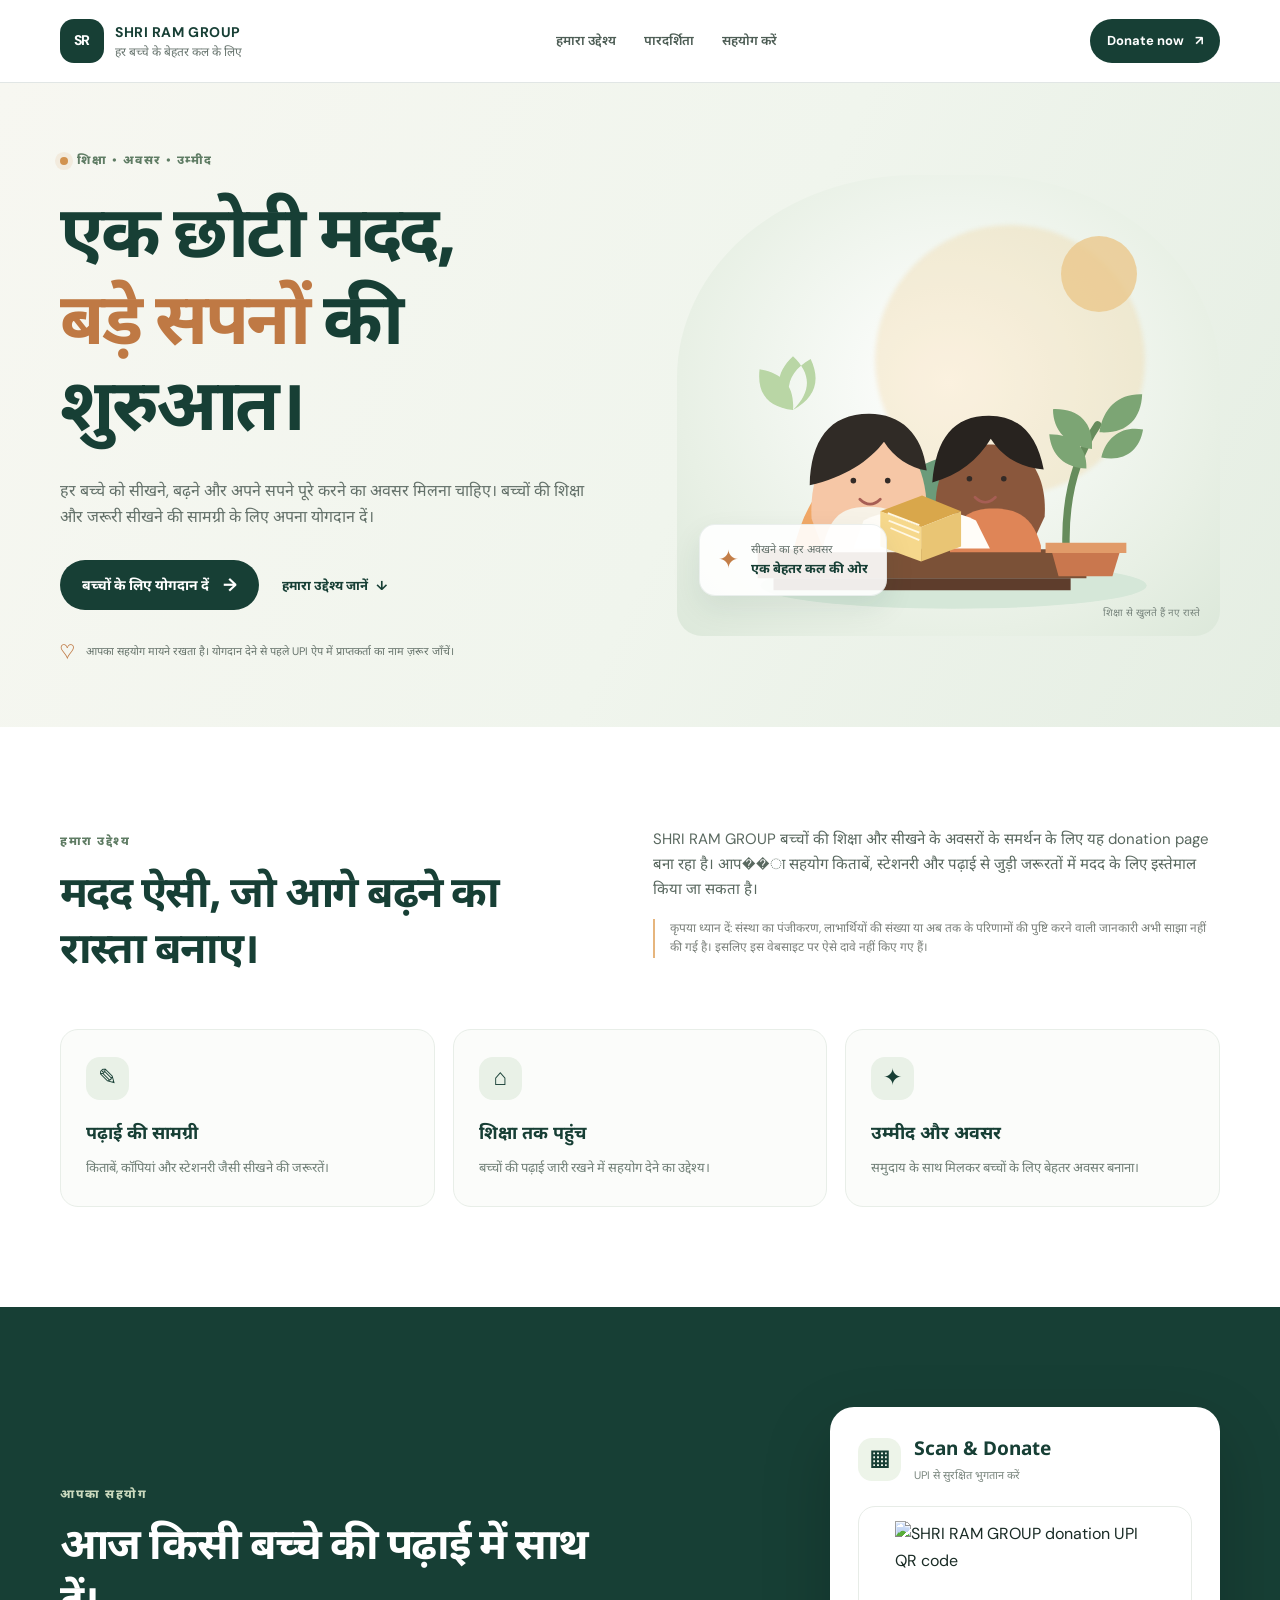
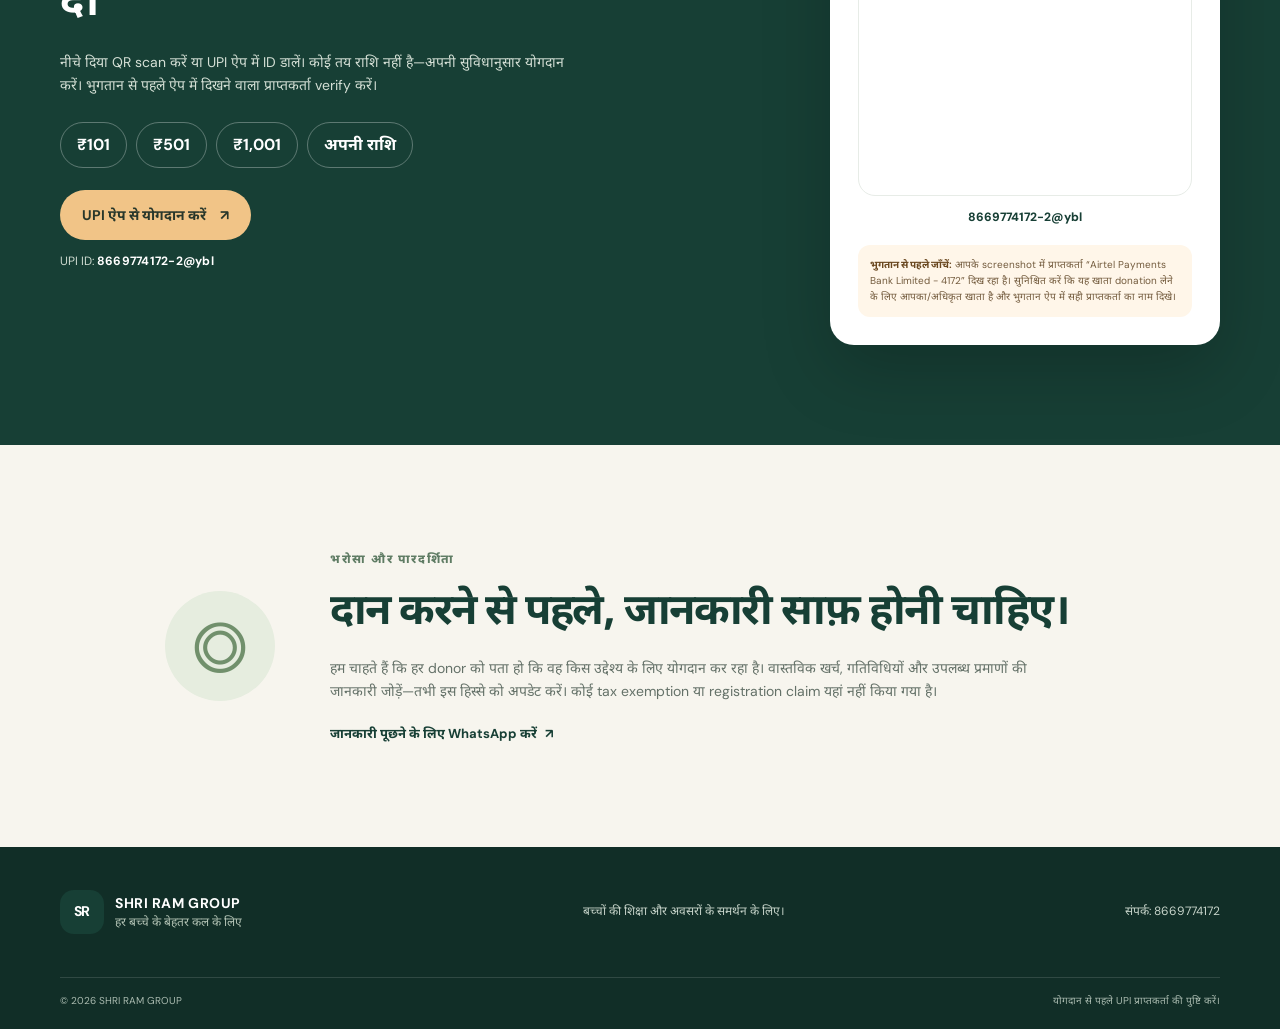
==== donation/index.html @ ec6517d1 "Add a transparent SHRI RAM GROUP donation landing page with UPI QR and child-education purpose." ====
<!DOCTYPE html>
<html lang="hi">
<head>
  <meta charset="UTF-8" />
  <meta name="viewport" content="width=device-width, initial-scale=1.0" />
  <meta name="theme-color" content="#173f35" />
  <meta name="description" content="SHRI RAM GROUP के साथ बच्चों की शिक्षा और बेहतर अवसरों के लिए सहयोग करें। UPI से योगदान दें और पारदर्शिता के साथ मदद करें।" />
  <title>SHRI RAM GROUP | बच्चों की शिक्षा के लिए साथ</title>
  <link rel="preconnect" href="https://fonts.googleapis.com" />
  <link rel="preconnect" href="https://fonts.gstatic.com" crossorigin />
  <link href="https://fonts.googleapis.com/css2?family=DM+Sans:wght@400;500;600;700;800&family=Noto+Sans+Devanagari:wght@400;500;600;700;800&display=swap" rel="stylesheet" />
  <link rel="stylesheet" href="styles.css" />
</head>
<body>
  <header class="site-header">
    <div class="wrap nav">
      <a class="brand" href="#home" aria-label="SHRI RAM GROUP home">
        <span class="brand-mark" aria-hidden="true">SR</span>
        <span><strong>SHRI RAM GROUP</strong><small>हर बच्चे के बेहतर कल के लिए</small></span>
      </a>
      <nav aria-label="मुख्य नेविगेशन">
        <a href="#mission">हमारा उद्देश्य</a>
        <a href="#transparency">पारदर्शिता</a>
        <a href="#donate">सहयोग करें</a>
      </nav>
      <a class="nav-cta" href="#donate">Donate now <span aria-hidden="true">↗</span></a>
    </div>
  </header>

  <main id="home">
    <section class="hero">
      <div class="wrap hero-grid">
        <div class="hero-copy">
          <span class="eyebrow"><span class="eyebrow-dot"></span> शिक्षा • अवसर • उम्मीद</span>
          <h1>एक छोटी मदद,<br /><em>बड़े सपनों</em> की शुरुआत।</h1>
          <p class="hero-lede">हर बच्चे को सीखने, बढ़ने और अपने सपने पूरे करने का अवसर मिलना चाहिए। बच्चों की शिक्षा और जरूरी सीखने की सामग्री के लिए अपना योगदान दें।</p>
          <div class="hero-actions">
            <a class="button button-primary" href="#donate">बच्चों के लिए योगदान दें <span aria-hidden="true">→</span></a>
            <a class="text-link" href="#mission">हमारा उद्देश्य जानें <span aria-hidden="true">↓</span></a>
          </div>
          <div class="trust-note"><span class="trust-icon" aria-hidden="true">♡</span><span>आपका सहयोग मायने रखता है। योगदान देने से पहले UPI ऐप में प्राप्तकर्ता का नाम ज़रूर जाँचें।</span></div>
        </div>

        <div class="hero-art" role="img" aria-label="किताबों और पौधे के साथ बच्चों की शिक्षा का प्रतीकात्मक चित्र">
          <div class="art-glow"></div>
          <div class="sun"></div>
          <div class="art-label"><span class="label-icon">✦</span><span>सीखने का हर अवसर<br /><strong>एक बेहतर कल की ओर</strong></span></div>
          <svg class="learning-illustration" viewBox="0 0 560 480" xmlns="http://www.w3.org/2000/svg" aria-hidden="true">
            <ellipse cx="285" cy="426" rx="208" ry="25" fill="#d5e7d8"/>
            <path d="M113 386c9-38 25-66 50-83 26-18 55-22 87-10v95H113Z" fill="#f1a867"/>
            <path d="M193 385c9-38 25-66 50-83 26-18 55-22 87-10v95H193Z" fill="#6b9b7a"/>
            <path d="M74 387h354v31H74z" fill="#7b5137"/><path d="M91 418h320v13H91z" fill="#5e3d2c"/>
            <path d="M132 354c-3-54 21-91 63-91 42 0 63 36 61 91l-18 34H145l-13-34Z" fill="#f6c7a6"/>
            <path d="M130 318c1-48 21-77 64-77 34 0 57 21 62 61-19-3-35-14-46-31-16 21-42 38-80 47Z" fill="#302b26"/>
            <circle cx="177" cy="313" r="3" fill="#332b27"/><circle cx="214" cy="313" r="3" fill="#332b27"/><path d="M184 333c7 7 15 7 22 0" fill="none" stroke="#a65e54" stroke-width="3" stroke-linecap="round"/>
            <path d="M145 381c8-30 20-40 49-40s43 12 50 40v9H145v-9Z" fill="#f7f2e7"/>
            <path d="M266 352c-4-48 17-78 57-78 41 0 63 31 60 78l-16 34h-86l-15-34Z" fill="#8a573c"/>
            <path d="M262 315c4-48 23-72 61-72 33 0 52 21 59 58-26-2-45-14-57-33-14 23-34 39-63 47Z" fill="#28231f"/>
            <circle cx="302" cy="311" r="3" fill="#332b27"/><circle cx="339" cy="311" r="3" fill="#332b27"/><path d="M308 331c7 7 15 7 22 0" fill="none" stroke="#a65e54" stroke-width="3" stroke-linecap="round"/>
            <path d="M281 383c7-30 20-40 47-40 29 0 43 12 51 40v7H281v-7Z" fill="#df8557"/>
            <path d="M188 356c20-11 38-11 55 0l17 30H177l11-30Z" fill="#fffdf8"/><path d="M252 356c18-11 37-11 57 0l15 30h-83l11-30Z" fill="#fffdf8"/>
            <path d="M206 346l45-17 42 17-43 17-44-17Z" fill="#d9a74b"/><path d="M206 346v38l44 16v-37l-44-17Z" fill="#f6d88c"/><path d="M293 346v38l-43 16v-37l43-17Z" fill="#e9c574"/><path d="M214 348l34 13m-33-5 33 13m-31-5 31 13" stroke="#fff8e4" stroke-width="2"/>
            <path d="M406 382c-1-52 11-95 34-129" fill="none" stroke="#668c5c" stroke-width="8" stroke-linecap="round"/><path d="M434 279c-27-4-42-20-42-43 27-1 44 14 42 43Zm8-18c4-27 21-42 46-41-1 27-17 43-46 41Zm-14 39c-23-1-38-14-40-37 25 0 41 13 40 37Zm16-12c6-23 23-34 45-30-4 23-20 35-45 30Z" fill="#7ca574"/>
            <path d="M389 383h77l-10 33h-58l-9-33Z" fill="#c9774e"/><path d="M384 380h87v11h-87z" fill="#e19b69"/>
            <path d="M112 237c-20-20-20-39 0-58 20 19 20 38 0 58Zm0 0c-27-3-39-18-36-44 25 4 38 18 36 44Zm0 0c24-13 30-32 19-55-23 13-29 31-19 55Z" fill="#b9d6a5"/>
          </svg>
          <span class="art-caption">शिक्षा से खुलते हैं नए रास्ते</span>
        </div>
      </div>
    </section>

    <section class="mission section" id="mission">
      <div class="wrap mission-grid">
        <div>
          <span class="eyebrow">हमारा उद्देश्य</span>
          <h2>मदद ऐसी, जो आगे बढ़ने का रास्ता बनाए।</h2>
        </div>
        <div class="mission-copy">
          <p>SHRI RAM GROUP बच्चों की शिक्षा और सीखने के अवसरों के समर्थन के लिए यह donation page बना रहा है। आप��ा सहयोग किताबें, स्टेशनरी और पढ़ाई से जुड़ी जरूरतों में मदद के लिए इस्तेमाल किया जा सकता है।</p>
          <p class="small-note">कृपया ध्यान दें: संस्था का पंजीकरण, लाभार्थियों की संख्या या अब तक के परिणामों की पुष्टि करने वाली जानकारी अभी साझा नहीं की गई है। इसलिए इस वेबसाइट पर ऐसे दावे नहीं किए गए हैं।</p>
        </div>
      </div>
      <div class="wrap cause-cards">
        <article class="cause-card"><span class="cause-icon">✎</span><h3>पढ़ाई की सामग्री</h3><p>किताबें, कॉपियां और स्टेशनरी जैसी सीखने की जरूरतें।</p></article>
        <article class="cause-card"><span class="cause-icon">⌂</span><h3>शिक्षा तक पहुंच</h3><p>बच्चों की पढ़ाई जारी रखने में सहयोग देने का उद्देश्य।</p></article>
        <article class="cause-card"><span class="cause-icon">✦</span><h3>उम्मीद और अवसर</h3><p>समुदाय के साथ मिलकर बच्चों के लिए बेहतर अवसर बनाना।</p></article>
      </div>
    </section>

    <section class="donation-section section" id="donate">
      <div class="wrap donation-grid">
        <div class="donation-copy">
          <span class="eyebrow light-eyebrow">आपका सहयोग</span>
          <h2>आज किसी बच्चे की पढ़ाई में साथ दें।</h2>
          <p>नीचे दिया QR scan करें या UPI ऐप में ID डालें। कोई तय राशि नहीं है—अपनी सुविधानुसार योगदान करें। भुगतान से पहले ऐप में दिखने वाला प्राप्तकर्ता verify करें।</p>
          <div class="amount-options" aria-label="Suggested donation amounts">
            <button type="button" class="amount-button" data-amount="101">₹101</button>
            <button type="button" class="amount-button" data-amount="501">₹501</button>
            <button type="button" class="amount-button" data-amount="1001">₹1,001</button>
            <button type="button" class="amount-button" data-amount="">अपनी राशि</button>
          </div>
          <a class="button button-warm" id="upiButton" href="upi://pay?pa=8669774172-2%40ybl&amp;cu=INR">UPI ऐप से योगदान करें <span aria-hidden="true">↗</span></a>
          <p class="microcopy">UPI ID: <strong>8669774172-2@ybl</strong></p>
        </div>

        <div class="qr-panel">
          <div class="qr-heading"><span class="qr-icon">▦</span><div><h3>Scan & Donate</h3><p>UPI से सुरक्षित भुगतान करें</p></div></div>
          <div class="qr-frame">
            <img id="donationQr" alt="SHRI RAM GROUP donation UPI QR code" width="260" height="260" />
          </div>
          <p class="qr-upi">8669774172-2@ybl</p>
          <p class="verify-warning"><strong>भुगतान से पहले जाँचें:</strong> आपके screenshot में प्राप्तकर्ता “Airtel Payments Bank Limited - 4172” दिख रहा है। सुनिश्चित करें कि यह खाता donation लेने के लिए आपका/अधिकृत खाता है और भुगतान ऐप में सही प्राप्तकर्ता का नाम दिखे।</p>
        </div>
      </div>
    </section>

    <section class="transparency section" id="transparency">
      <div class="wrap transparency-grid">
        <div class="transparency-mark" aria-hidden="true">◎</div>
        <div>
          <span class="eyebrow">भरोसा और पारदर्शिता</span>
          <h2>दान करने से पहले, जानकारी साफ़ होनी चाहिए।</h2>
          <p>हम चाहते हैं कि हर donor को पता हो कि वह किस उद्देश्य के लिए योगदान कर रहा है। वास्तविक खर्च, गतिविधियों और उपलब्ध प्रमाणों की जानकारी जोड़ें—तभी इस हिस्से को अपडेट करें। कोई tax exemption या registration claim यहां नहीं किया गया है।</p>
          <a class="text-link" href="https://wa.me/918669774172?text=Namaste%2C%20mujhe%20SHRI%20RAM%20GROUP%20donation%20ke%20baare%20mein%20jaankari%20chahiye." target="_blank" rel="noopener noreferrer">जानकारी पूछने के लिए WhatsApp करें <span aria-hidden="true">↗</span></a>
        </div>
      </div>
    </section>
  </main>

  <footer class="footer">
    <div class="wrap footer-inner">
      <a class="brand footer-brand" href="#home"><span class="brand-mark">SR</span><span><strong>SHRI RAM GROUP</strong><small>हर बच्चे के बेहतर कल के लिए</small></span></a>
      <p>बच्चों की शिक्षा और अवसरों के समर्थन के लिए।</p>
      <a href="tel:+918669774172">संपर्क: 8669774172</a>
    </div>
    <div class="wrap footer-bottom"><span>© <span id="year"></span> SHRI RAM GROUP</span><span>योगदान से पहले UPI प्राप्तकर्ता की पुष्टि करें।</span></div>
  </footer>

  <script src="script.js"></script>
</body>
</html>
---- donation/styles.css ----
* { box-sizing: border-box; margin: 0; padding: 0; }
:root { --forest:#173f35; --forest-2:#245a47; --sage:#dce9d9; --cream:#f7f5ee; --ink:#192b25; --muted:#66736d; --orange:#e89b55; --line:rgba(23,63,53,.13); }
html { scroll-behavior:smooth; }
body { color:var(--ink); background:#fff; font-family:"DM Sans","Noto Sans Devanagari",sans-serif; line-height:1.65; }
a { color:inherit; text-decoration:none; }
button { font:inherit; }
.wrap { width:min(1160px,calc(100% - 40px)); margin-inline:auto; }
.site-header { position:sticky; top:0; z-index:10; background:rgba(255,255,255,.92); backdrop-filter:blur(14px); border-bottom:1px solid var(--line); }
.nav { min-height:82px; display:flex; align-items:center; justify-content:space-between; gap:24px; }
.brand { display:flex; align-items:center; gap:11px; flex-shrink:0; }
.brand-mark { width:44px; height:44px; display:grid; place-items:center; border-radius:14px; background:var(--forest); color:white; font-size:14px; font-weight:800; letter-spacing:-.06em; }
.brand strong,.brand small { display:block; }
.brand strong { color:var(--forest); font-size:14px; letter-spacing:.04em; }
.brand small { color:var(--muted); font:12px "Noto Sans Devanagari",sans-serif; }
nav { display:flex; gap:28px; color:#4d5d55; font-size:13px; font-weight:600; }
nav a:hover,.text-link:hover { color:#b9692c; }
.nav-cta { padding:11px 17px; border-radius:999px; background:var(--forest); color:white; font-size:13px; font-weight:700; }
.nav-cta span { padding-left:8px; }
.hero { overflow:hidden; background:linear-gradient(115deg,#f7f7f1 0%,#f0f5ed 55%,#e5eee3 100%); }
.hero-grid { min-height:620px; display:grid; grid-template-columns:1fr .95fr; align-items:center; gap:46px; padding-block:64px; }
.eyebrow { display:inline-flex; align-items:center; gap:9px; color:#5f7c64; font-size:12px; font-weight:800; letter-spacing:.13em; text-transform:uppercase; }
.eyebrow-dot { width:8px; height:8px; border-radius:50%; background:#d29350; box-shadow:0 0 0 5px rgba(210,147,80,.12); }
h1,h2,h3 { font-family:"Noto Sans Devanagari","DM Sans",sans-serif; }
.hero h1 { margin-top:23px; color:var(--forest); font-size:clamp(42px,6vw,72px); line-height:1.2; letter-spacing:-.045em; }
.hero h1 em { color:#bf7944; font-style:normal; }
.hero-lede { max-width:540px; margin-top:22px; color:#64716a; font-size:16px; }
.hero-actions { display:flex; align-items:center; flex-wrap:wrap; gap:23px; margin-top:30px; }
.button { min-height:50px; display:inline-flex; align-items:center; justify-content:center; gap:14px; padding:0 22px; border-radius:999px; font-size:14px; font-weight:700; transition:transform .2s,box-shadow .2s; }
.button:hover { transform:translateY(-2px); box-shadow:0 12px 24px rgba(23,63,53,.16); }
.button-primary { color:white; background:var(--forest); }
.button-primary span { font-size:18px; }
.text-link { color:var(--forest); font-size:13px; font-weight:700; }
.text-link span { padding-left:5px; }
.trust-note { display:flex; align-items:flex-start; gap:11px; max-width:470px; margin-top:32px; color:#68756d; font-size:11px; }
.trust-icon { color:#bf7944; font-size:21px; line-height:1; }
.hero-art { position:relative; min-height:450px; display:flex; align-items:center; justify-content:center; border-radius:44% 44% 25px 25px; background:radial-gradient(ellipse at 50% 45%,#fff 0%,#e8f0e5 70%,#dce8da 100%); }
.art-glow { position:absolute; width:270px; height:270px; border-radius:50%; background:rgba(240,198,128,.25); filter:blur(2px); top:50px; right:75px; }
.sun { position:absolute; top:61px; right:83px; width:76px; height:76px; border-radius:50%; background:#ecc88d; opacity:.8; }
.learning-illustration { position:relative; z-index:1; width:min(100%,520px); margin-top:15px; }
.art-label { position:absolute; z-index:2; left:4%; bottom:40px; display:flex; gap:12px; align-items:center; padding:14px 18px; border:1px solid rgba(23,63,53,.08); border-radius:16px; background:rgba(255,255,255,.9); color:#66736d; font-size:11px; box-shadow:0 12px 30px rgba(23,63,53,.09); }
.art-label strong { display:block; color:var(--forest); font-size:13px; }
.label-icon { color:#c37e48; font-size:25px; }
.art-caption { position:absolute; bottom:14px; right:20px; color:#77847c; font-size:10px; }
.section { padding-block:100px; }
.mission { background:#fff; }
.mission-grid { display:grid; grid-template-columns:.95fr 1.05fr; gap:80px; align-items:start; }
.section h2 { margin-top:15px; color:var(--forest); font-size:clamp(29px,4vw,43px); line-height:1.3; letter-spacing:-.035em; }
.mission-copy p { color:#59685f; font-size:15px; }
.mission-copy .small-note { margin-top:17px; padding-left:15px; border-left:2px solid #e6b57d; color:#7b817b; font-size:12px; }
.cause-cards { display:grid; grid-template-columns:repeat(3,1fr); gap:18px; margin-top:48px; }
.cause-card { padding:27px 25px; border:1px solid #e8eee8; border-radius:18px; background:#fbfcfa; }
.cause-icon { width:43px; height:43px; display:grid; place-items:center; margin-bottom:20px; border-radius:14px; background:#e9f1e7; color:var(--forest); font-size:23px; }
.cause-card h3 { margin-bottom:8px; color:var(--forest); font-size:18px; }
.cause-card p { color:#718078; font-size:13px; }
.donation-section { color:white; background:var(--forest); }
.donation-grid { display:grid; grid-template-columns:1.1fr .9fr; gap:70px; align-items:center; }
.light-eyebrow { color:#c9d8bd; }
.donation-copy h2 { max-width:540px; color:white; }
.donation-copy>p { max-width:510px; margin-top:18px; color:#d5e0d6; font-size:14px; }
.amount-options { display:flex; flex-wrap:wrap; gap:9px; margin-top:25px; }
.amount-button { padding:9px 16px; border:1px solid rgba(255,255,255,.3); border-radius:999px; background:transparent; color:white; cursor:pointer; font-weight:700; }
.amount-button:hover,.amount-button.selected { border-color:#efbb7b; background:rgba(239,187,123,.16); }
.button-warm { margin-top:22px; color:#28372b; background:#f1c487; }
.microcopy { margin-top:12px!important; color:#cedbd0!important; font-size:12px!important; }
.microcopy strong { color:#fff; letter-spacing:.02em; }
.qr-panel { max-width:390px; justify-self:end; width:100%; padding:28px; border-radius:24px; background:white; color:var(--ink); box-shadow:0 26px 70px rgba(0,0,0,.2); }
.qr-heading { display:flex; align-items:center; gap:13px; }
.qr-icon { width:43px; height:43px; display:grid; place-items:center; border-radius:14px; background:#edf4e9; color:var(--forest); font-size:25px; }
.qr-heading h3 { color:var(--forest); font-size:19px; }
.qr-heading p { color:#7a867e; font-size:11px; }
.qr-frame { display:grid; place-items:center; width:100%; margin-top:22px; padding:14px; border:1px solid #e7ece7; border-radius:17px; background:#fff; }
.qr-frame img { display:block; width:min(100%,260px); height:auto; aspect-ratio:1; object-fit:contain; image-rendering:pixelated; }
.qr-upi { margin-top:12px; text-align:center; color:var(--forest); font-size:12px; font-weight:800; }
.verify-warning { margin-top:17px; padding:12px; border-radius:12px; background:#fff6e9; color:#725a3c; font-size:10px; line-height:1.6; }
.verify-warning strong { color:#69471f; }
.transparency { background:var(--cream); }
.transparency-grid { display:grid; grid-template-columns:130px 1fr; gap:35px; align-items:center; max-width:950px; }
.transparency-mark { width:110px; height:110px; display:grid; place-items:center; border-radius:50%; background:#e6eddf; color:#71906c; font-size:70px; }
.transparency-grid p { max-width:730px; margin-top:15px; color:#647168; font-size:14px; }
.transparency-grid .text-link { display:inline-block; margin-top:20px; }
.footer { background:#112e27; color:#d8e2d9; }
.footer-inner { min-height:130px; display:flex; justify-content:space-between; align-items:center; gap:22px; }
.footer-brand strong { color:white; }
.footer-brand small { color:#b5c5b7; }
.footer-inner>p,.footer-inner>a:last-child { color:#c7d4ca; font-size:12px; }
.footer-bottom { display:flex; justify-content:space-between; gap:16px; padding:15px 0 20px; border-top:1px solid rgba(255,255,255,.13); color:#aabbb0; font-size:10px; }
@media (max-width:900px) { nav { gap:14px; } .hero-grid { gap:24px; } .donation-grid { gap:32px; } }
@media (max-width:700px) { .wrap { width:min(100% - 30px,560px); } .nav { min-height:70px; flex-wrap:wrap; padding-block:12px; } .nav nav { order:3; width:100%; justify-content:space-between; padding:3px 0 8px; font-size:11px; } .nav-cta { margin-left:auto; font-size:11px; } .brand-mark { width:39px; height:39px; } .brand strong { font-size:12px; } .brand small { font-size:10px; } .hero-grid { grid-template-columns:1fr; padding-block:52px 38px; } .hero h1 { font-size:clamp(39px,11vw,59px); } .hero-art { min-height:345px; } .learning-illustration { width:100%; } .art-label { bottom:28px; } .art-caption { bottom:7px; } .section { padding-block:70px; } .mission-grid,.donation-grid { grid-template-columns:1fr; gap:30px; } .cause-cards { grid-template-columns:1fr; gap:12px; margin-top:30px; } .cause-card { padding:20px; } .cause-icon { margin-bottom:12px; } .qr-panel { justify-self:center; max-width:420px; } .transparency-grid { grid-template-columns:1fr; gap:18px; } .transparency-mark { width:70px; height:70px; font-size:46px; } .footer-inner { flex-direction:column; align-items:flex-start; padding-block:28px; } .footer-bottom { flex-direction:column; } }
@media (prefers-reduced-motion:reduce) { html { scroll-behavior:auto; } *,*::before,*::after { transition:none!important; } }
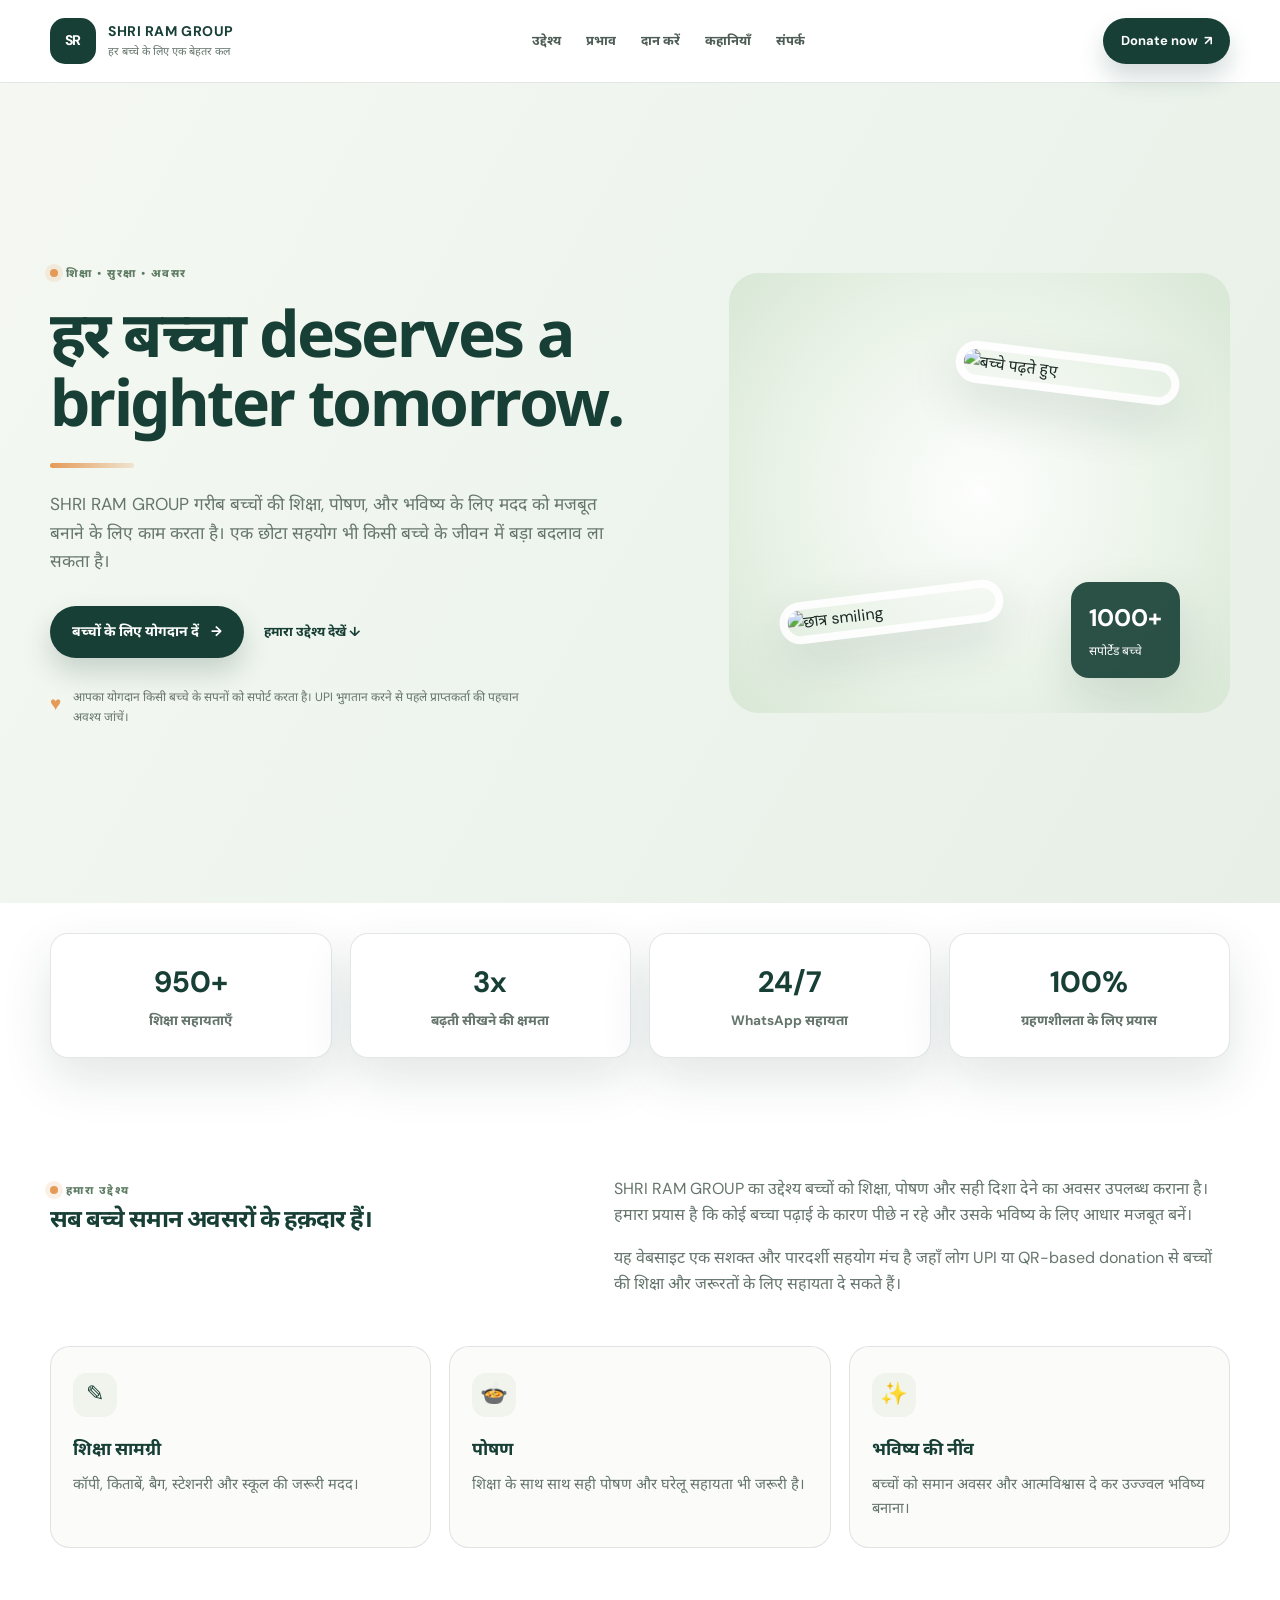
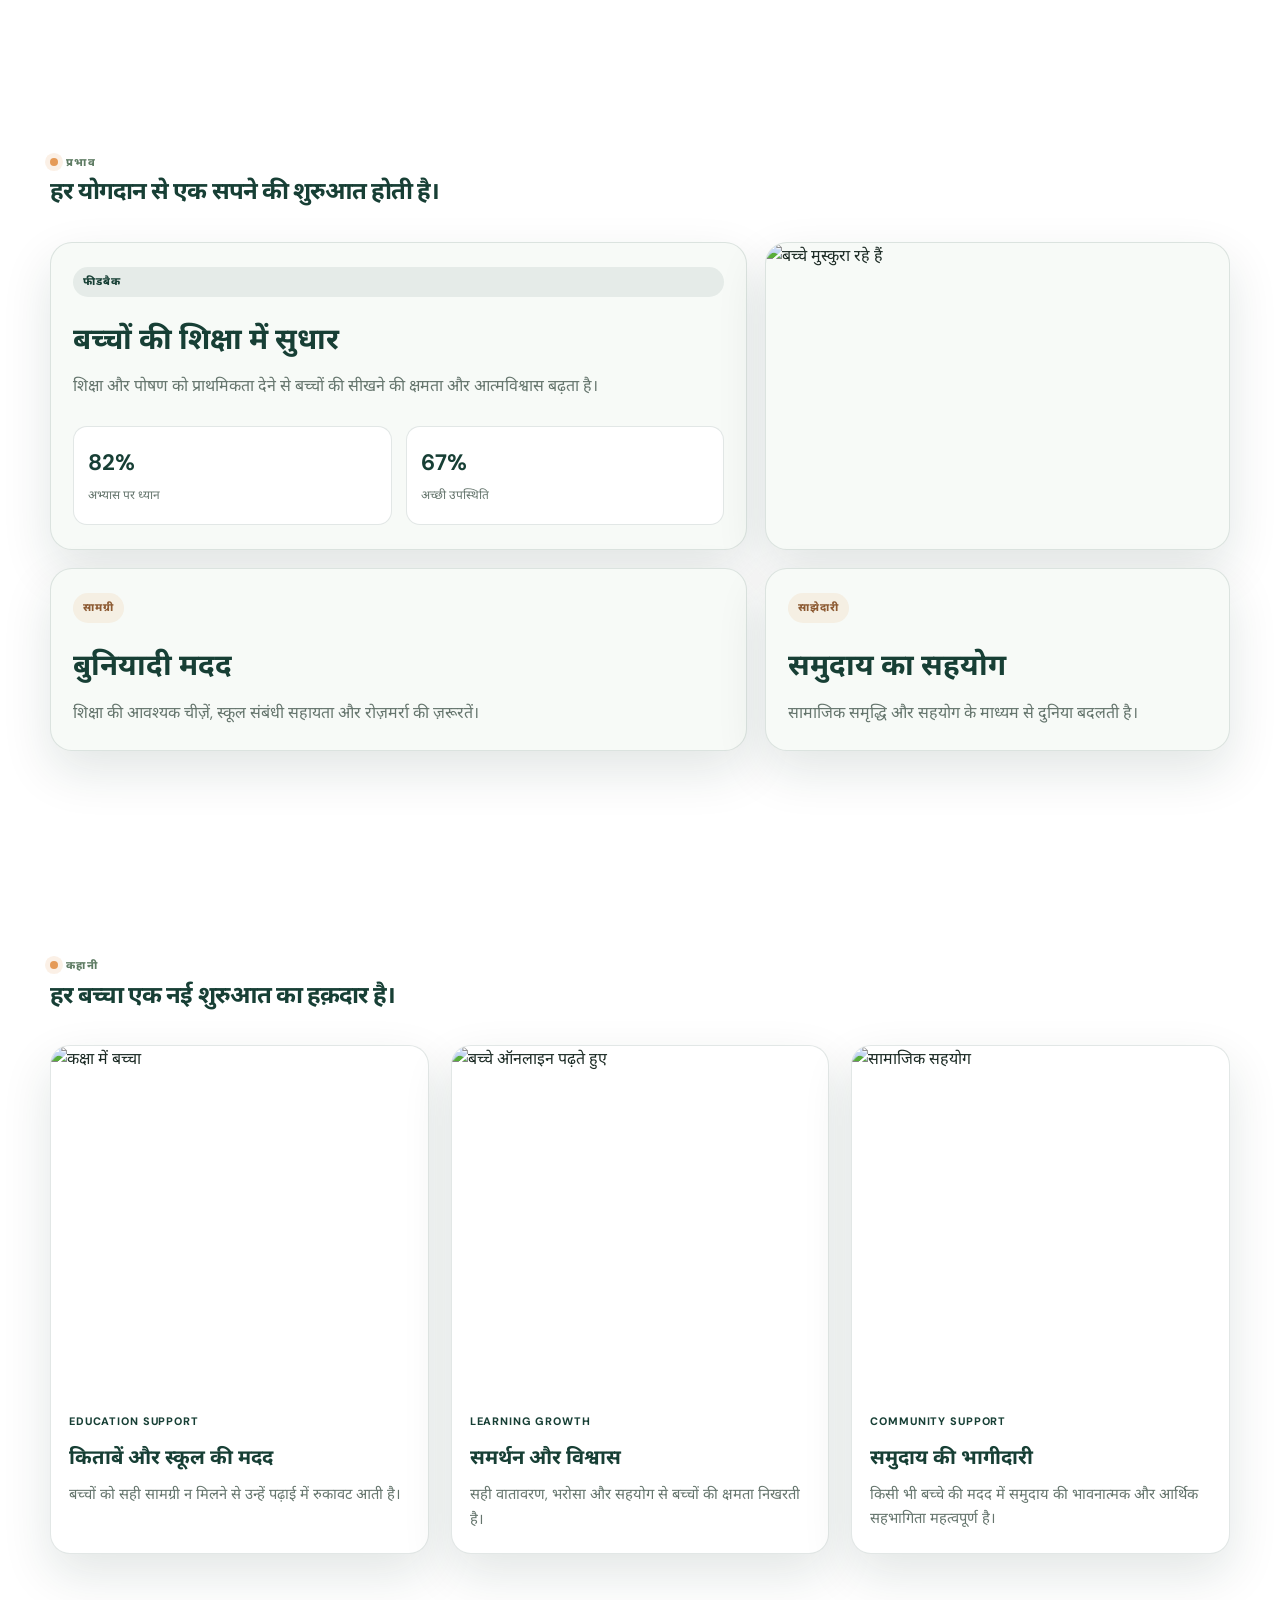
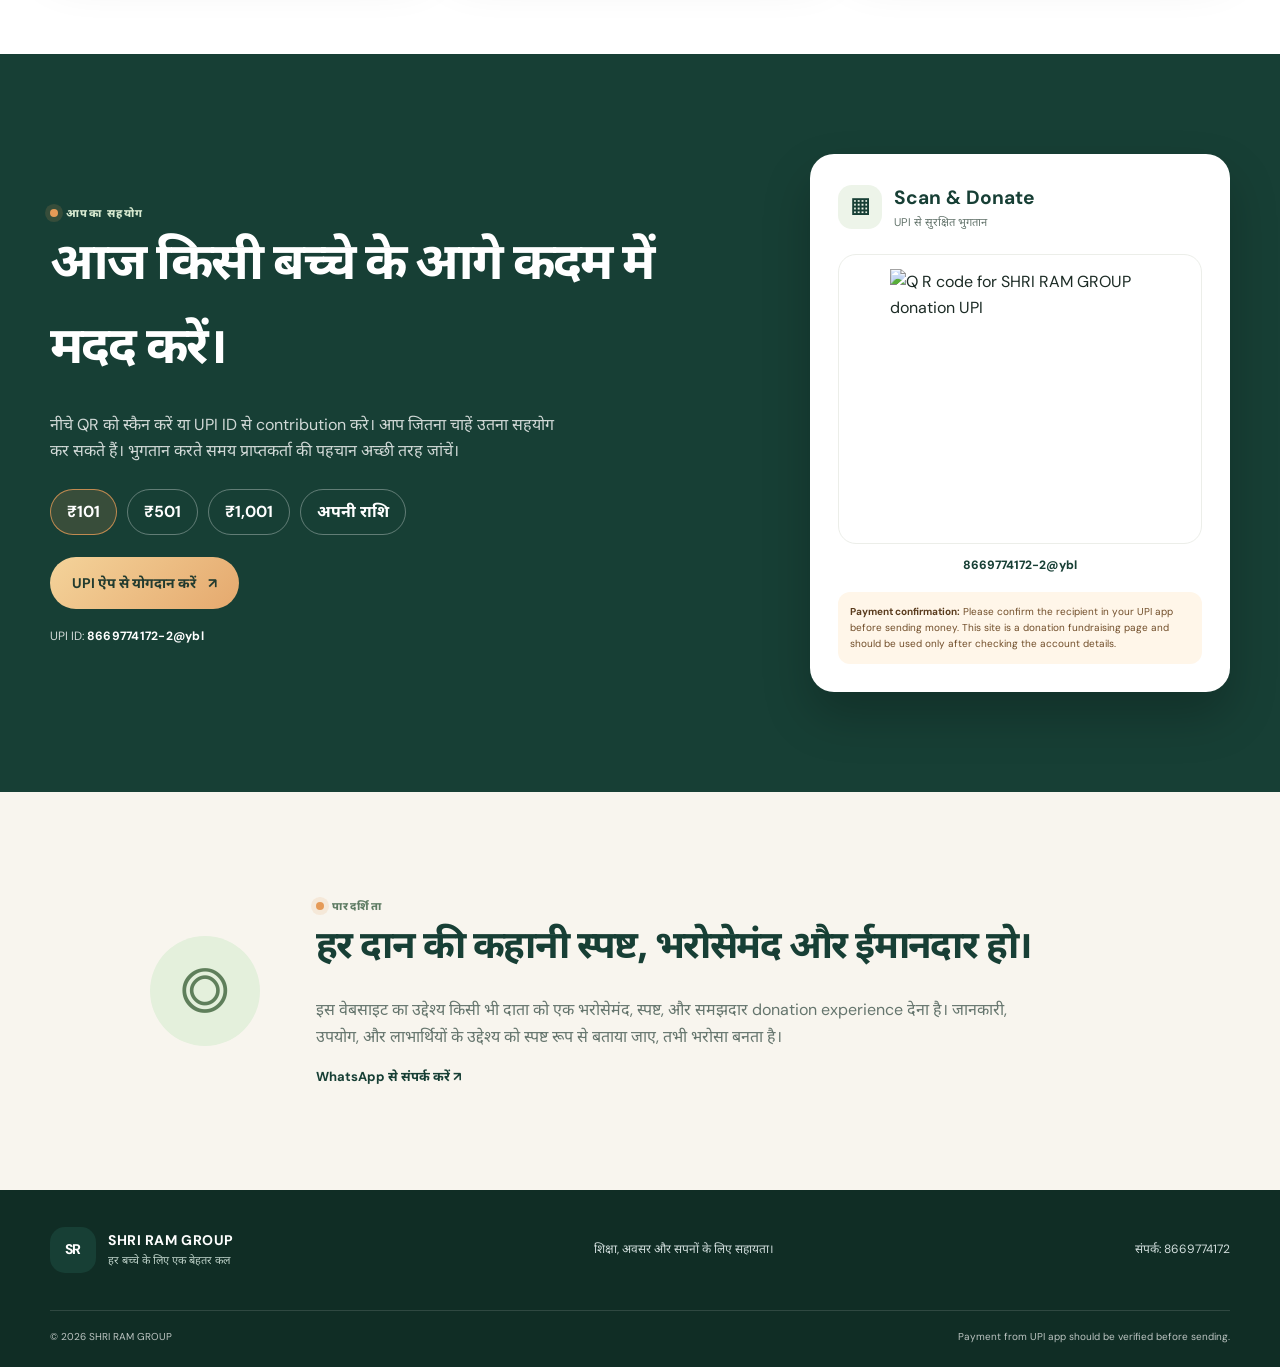
==== commit f0e9aec6: "Upgrade the SHRI RAM GROUP donation landing page with a premium, story-driven children support desig" ====
--- a/donation/index.html
+++ b/donation/index.html
@@ -1,141 +1,404 @@
 <!DOCTYPE html>
 <html lang="hi">
-<head>
-  <meta charset="UTF-8" />
-  <meta name="viewport" content="width=device-width, initial-scale=1.0" />
-  <meta name="theme-color" content="#173f35" />
-  <meta name="description" content="SHRI RAM GROUP के साथ बच्चों की शिक्षा और बेहतर अवसरों के लिए सहयोग करें। UPI से योगदान दें और पारदर्शिता के साथ मदद करें।" />
-  <title>SHRI RAM GROUP | बच्चों की शिक्षा के लिए साथ</title>
-  <link rel="preconnect" href="https://fonts.googleapis.com" />
-  <link rel="preconnect" href="https://fonts.gstatic.com" crossorigin />
-  <link href="https://fonts.googleapis.com/css2?family=DM+Sans:wght@400;500;600;700;800&family=Noto+Sans+Devanagari:wght@400;500;600;700;800&display=swap" rel="stylesheet" />
-  <link rel="stylesheet" href="styles.css" />
-</head>
-<body>
-  <header class="site-header">
-    <div class="wrap nav">
-      <a class="brand" href="#home" aria-label="SHRI RAM GROUP home">
-        <span class="brand-mark" aria-hidden="true">SR</span>
-        <span><strong>SHRI RAM GROUP</strong><small>हर बच्चे के बेहतर कल के लिए</small></span>
-      </a>
-      <nav aria-label="मुख्य नेविगेशन">
-        <a href="#mission">हमारा उद्देश्य</a>
-        <a href="#transparency">पारदर्शिता</a>
-        <a href="#donate">सहयोग करें</a>
-      </nav>
-      <a class="nav-cta" href="#donate">Donate now <span aria-hidden="true">↗</span></a>
-    </div>
-  </header>
-
-  <main id="home">
-    <section class="hero">
-      <div class="wrap hero-grid">
-        <div class="hero-copy">
-          <span class="eyebrow"><span class="eyebrow-dot"></span> शिक्षा • अवसर • उम्मीद</span>
-          <h1>एक छोटी मदद,<br /><em>बड़े सपनों</em> की शुरुआत।</h1>
-          <p class="hero-lede">हर बच्चे को सीखने, बढ़ने और अपने सपने पूरे करने का अवसर मिलना चाहिए। बच्चों की शिक्षा और जरूरी सीखने की सामग्री के लिए अपना योगदान दें।</p>
-          <div class="hero-actions">
-            <a class="button button-primary" href="#donate">बच्चों के लिए योगदान दें <span aria-hidden="true">→</span></a>
-            <a class="text-link" href="#mission">हमारा उद्देश्य जानें <span aria-hidden="true">↓</span></a>
-          </div>
-          <div class="trust-note"><span class="trust-icon" aria-hidden="true">♡</span><span>आपका सहयोग मायने रखता है। योगदान देने से पहले UPI ऐप में प्राप्तकर्ता का नाम ज़रूर जाँचें।</span></div>
-        </div>
-
-        <div class="hero-art" role="img" aria-label="किताबों और पौधे के साथ बच्चों की शिक्षा का प्रतीकात्मक चित्र">
-          <div class="art-glow"></div>
-          <div class="sun"></div>
-          <div class="art-label"><span class="label-icon">✦</span><span>सीखने का हर अवसर<br /><strong>एक बेहतर कल की ओर</strong></span></div>
-          <svg class="learning-illustration" viewBox="0 0 560 480" xmlns="http://www.w3.org/2000/svg" aria-hidden="true">
-            <ellipse cx="285" cy="426" rx="208" ry="25" fill="#d5e7d8"/>
-            <path d="M113 386c9-38 25-66 50-83 26-18 55-22 87-10v95H113Z" fill="#f1a867"/>
-            <path d="M193 385c9-38 25-66 50-83 26-18 55-22 87-10v95H193Z" fill="#6b9b7a"/>
-            <path d="M74 387h354v31H74z" fill="#7b5137"/><path d="M91 418h320v13H91z" fill="#5e3d2c"/>
-            <path d="M132 354c-3-54 21-91 63-91 42 0 63 36 61 91l-18 34H145l-13-34Z" fill="#f6c7a6"/>
-            <path d="M130 318c1-48 21-77 64-77 34 0 57 21 62 61-19-3-35-14-46-31-16 21-42 38-80 47Z" fill="#302b26"/>
-            <circle cx="177" cy="313" r="3" fill="#332b27"/><circle cx="214" cy="313" r="3" fill="#332b27"/><path d="M184 333c7 7 15 7 22 0" fill="none" stroke="#a65e54" stroke-width="3" stroke-linecap="round"/>
-            <path d="M145 381c8-30 20-40 49-40s43 12 50 40v9H145v-9Z" fill="#f7f2e7"/>
-            <path d="M266 352c-4-48 17-78 57-78 41 0 63 31 60 78l-16 34h-86l-15-34Z" fill="#8a573c"/>
-            <path d="M262 315c4-48 23-72 61-72 33 0 52 21 59 58-26-2-45-14-57-33-14 23-34 39-63 47Z" fill="#28231f"/>
-            <circle cx="302" cy="311" r="3" fill="#332b27"/><circle cx="339" cy="311" r="3" fill="#332b27"/><path d="M308 331c7 7 15 7 22 0" fill="none" stroke="#a65e54" stroke-width="3" stroke-linecap="round"/>
-            <path d="M281 383c7-30 20-40 47-40 29 0 43 12 51 40v7H281v-7Z" fill="#df8557"/>
-            <path d="M188 356c20-11 38-11 55 0l17 30H177l11-30Z" fill="#fffdf8"/><path d="M252 356c18-11 37-11 57 0l15 30h-83l11-30Z" fill="#fffdf8"/>
-            <path d="M206 346l45-17 42 17-43 17-44-17Z" fill="#d9a74b"/><path d="M206 346v38l44 16v-37l-44-17Z" fill="#f6d88c"/><path d="M293 346v38l-43 16v-37l43-17Z" fill="#e9c574"/><path d="M214 348l34 13m-33-5 33 13m-31-5 31 13" stroke="#fff8e4" stroke-width="2"/>
-            <path d="M406 382c-1-52 11-95 34-129" fill="none" stroke="#668c5c" stroke-width="8" stroke-linecap="round"/><path d="M434 279c-27-4-42-20-42-43 27-1 44 14 42 43Zm8-18c4-27 21-42 46-41-1 27-17 43-46 41Zm-14 39c-23-1-38-14-40-37 25 0 41 13 40 37Zm16-12c6-23 23-34 45-30-4 23-20 35-45 30Z" fill="#7ca574"/>
-            <path d="M389 383h77l-10 33h-58l-9-33Z" fill="#c9774e"/><path d="M384 380h87v11h-87z" fill="#e19b69"/>
-            <path d="M112 237c-20-20-20-39 0-58 20 19 20 38 0 58Zm0 0c-27-3-39-18-36-44 25 4 38 18 36 44Zm0 0c24-13 30-32 19-55-23 13-29 31-19 55Z" fill="#b9d6a5"/>
-          </svg>
-          <span class="art-caption">शिक्षा से खुलते हैं नए रास्ते</span>
-        </div>
+  <head>
+    <meta charset="UTF-8" />
+    <meta name="viewport" content="width=device-width, initial-scale=1.0" />
+    <meta name="theme-color" content="#173f35" />
+    <meta
+      name="description"
+      content="SHRI RAM GROUP. Garib bachchon ki shiksha, nutrition aur future ke liye donation. UPI QR donation, trust, transparency and support."
+    />
+    <title>SHRI RAM GROUP | Donation for Children</title>
+    <link rel="preconnect" href="https://fonts.googleapis.com" />
+    <link rel="preconnect" href="https://fonts.gstatic.com" crossorigin />
+    <link
+      href="https://fonts.googleapis.com/css2?family=DM+Sans:wght@400;500;600;700;800&family=Noto+Sans+Devanagari:wght@400;500;600;700;800&display=swap"
+      rel="stylesheet"
+    />
+    <link rel="stylesheet" href="styles.css" />
+  </head>
+  <body>
+    <header class="site-header">
+      <div class="wrap nav">
+        <a class="brand" href="#home" aria-label="SHRI RAM GROUP home">
+          <span class="brand-mark">SR</span>
+          <span>
+            <strong>SHRI RAM GROUP</strong>
+            <small>हर बच्चे के लिए एक बेहतर कल</small>
+          </span>
+        </a>
+
+        <nav aria-label="Main navigation">
+          <a href="#mission">उद्देश्य</a>
+          <a href="#impact">प्रभाव</a>
+          <a href="#donate">दान करें</a>
+          <a href="#stories">कहानियाँ</a>
+          <a href="#contact">संपर्क</a>
+        </nav>
+
+        <a class="nav-cta" href="#donate">Donate now <span>↗</span></a>
       </div>
-    </section>
-
-    <section class="mission section" id="mission">
-      <div class="wrap mission-grid">
-        <div>
-          <span class="eyebrow">हमारा उद्देश्य</span>
-          <h2>मदद ऐसी, जो आगे बढ़ने का रास्ता बनाए।</h2>
-        </div>
-        <div class="mission-copy">
-          <p>SHRI RAM GROUP बच्चों की शिक्षा और सीखने के अवसरों के समर्थन के लिए यह donation page बना रहा है। आप��ा सहयोग किताबें, स्टेशनरी और पढ़ाई से जुड़ी जरूरतों में मदद के लिए इस्तेमाल किया जा सकता है।</p>
-          <p class="small-note">कृपया ध्यान दें: संस्था का पंजीकरण, लाभार्थियों की संख्या या अब तक के परिणामों की पुष्टि करने वाली जानकारी अभी साझा नहीं की गई है। इसलिए इस वेबसाइट पर ऐसे दावे नहीं किए गए हैं।</p>
-        </div>
+    </header>
+
+    <main id="home">
+      <section class="hero section">
+        <div class="wrap hero-grid">
+          <div class="hero-copy">
+            <span class="eyebrow"><span class="eyebrow-dot"></span> शिक्षा • सुरक्षा • अवसर</span>
+            <h1>हर बच्चा deserves a brighter tomorrow.</h1>
+            <p class="hero-lede">
+              SHRI RAM GROUP गरीब बच्चों की शिक्षा, पोषण, और भविष्य के लिए मदद को
+              मजबूत बनाने के लिए काम करता है। एक छोटा सहयोग भी किसी बच्चे के
+              जीवन में बड़ा बदलाव ला सकता है।
+            </p>
+
+            <div class="hero-actions">
+              <a class="button button-primary" href="#donate">बच्चों के लिए योगदान दें <span>→</span></a>
+              <a class="text-link" href="#mission">हमारा उद्देश्य देखें <span>↓</span></a>
+            </div>
+
+            <div class="trust-note">
+              <span class="trust-icon">♥</span>
+              <span>आपका योगदान किसी बच्चे के सपनों को सपोर्ट करता है। UPI भुगतान करने से पहले प्राप्तकर्ता की पहचान अवश्य जांचें।</span>
+            </div>
+          </div>
+
+          <div class="hero-visual" aria-label="Children learning and smiling">
+            <div class="visual-card card-one">
+              <img
+                src="https://images.unsplash.com/photo-1516627145497-ae6968895b74?auto=format&fit=crop&w=900&q=80"
+                alt="छात्र smiling"
+              />
+            </div>
+            <div class="visual-badge">
+              <strong>1000+</strong>
+              <span>सपोर्टेड बच्चे</span>
+            </div>
+            <div class="visual-card card-two">
+              <img
+                src="https://images.unsplash.com/photo-1503676260728-1c00da094a0b?auto=format&fit=crop&w=900&q=80"
+                alt="बच्चे पढ़ते हुए"
+              />
+            </div>
+          </div>
+        </div>
+      </section>
+
+      <section class="stats section-sm">
+        <div class="wrap stats-grid">
+          <div class="stat-box">
+            <strong>950+</strong>
+            <span>शिक्षा सहायताएँ</span>
+          </div>
+          <div class="stat-box">
+            <strong>3x</strong>
+            <span>बढ़ती सीखने की क्षमता</span>
+          </div>
+          <div class="stat-box">
+            <strong>24/7</strong>
+            <span>WhatsApp सहायता</span>
+          </div>
+          <div class="stat-box">
+            <strong>100%</strong>
+            <span>ग्रहणशीलता के लिए प्रयास</span>
+          </div>
+        </div>
+      </section>
+
+      <section id="mission" class="mission section">
+        <div class="wrap mission-grid">
+          <div>
+            <span class="eyebrow"><span class="eyebrow-dot"></span> हमारा उद्देश्य</span>
+            <h2>सब बच्चे समान अवसरों के हक़दार हैं।</h2>
+          </div>
+
+          <div class="mission-copy">
+            <p>
+              SHRI RAM GROUP का उद्देश्य बच्चों को शिक्षा, पोषण और सही दिशा देने का
+              अवसर उपलब्ध कराना है। हमारा प्रयास है कि कोई बच्चा पढ़ाई के कारण पीछे
+              न रहे और उसके भविष्य के लिए आधार मजबूत बनें।
+            </p>
+            <p>
+              यह वेबसाइट एक सशक्त और पारदर्शी सहयोग मंच है जहाँ लोग UPI या QR-based
+              donation से बच्चों की शिक्षा और जरूरतों के लिए सहायता दे सकते हैं।
+            </p>
+          </div>
+        </div>
+
+        <div class="wrap cause-cards">
+          <article class="cause-card">
+            <span class="cause-icon">✎</span>
+            <h3>शिक्षा सामग्री</h3>
+            <p>कॉपी, किताबें, बैग, स्टेशनरी और स्कूल की जरूरी मदद।</p>
+          </article>
+          <article class="cause-card">
+            <span class="cause-icon">🍲</span>
+            <h3>पोषण</h3>
+            <p>शिक्षा के साथ साथ सही पोषण और घरेलू सहायता भी जरूरी है।</p>
+          </article>
+          <article class="cause-card">
+            <span class="cause-icon">✨</span>
+            <h3>भविष्य की नींव</h3>
+            <p>बच्चों को समान अवसर और आत्मविश्वास दे कर उज्ज्वल भविष्य बनाना।</p>
+          </article>
+        </div>
+      </section>
+
+      <section id="impact" class="impact section">
+        <div class="wrap section-heading">
+          <span class="eyebrow"><span class="eyebrow-dot"></span> प्रभाव</span>
+          <h2>हर योगदान से एक सपने की शुरुआत होती है।</h2>
+        </div>
+
+        <div class="wrap impact-grid">
+          <div class="impact-card large">
+            <span class="chip">फीडबैक</span>
+            <h3>बच्चों की शिक्षा में सुधार</h3>
+            <p>
+              शिक्षा और पोषण को प्राथमिकता देने से बच्चों की सीखने की क्षमता और
+              आत्मविश्वास बढ़ता है।
+            </p>
+            <div class="mini-stats">
+              <div><strong>82%</strong><small>अभ्यास पर ध्यान</small></div>
+              <div><strong>67%</strong><small>अच्छी उपस्थिति</small></div>
+            </div>
+          </div>
+
+          <div class="impact-card image-card">
+            <img
+              src="https://images.unsplash.com/photo-1544717305-2782549b5136?auto=format&fit=crop&w=1000&q=80"
+              alt="बच्चे मुस्कुरा रहे हैं"
+            />
+          </div>
+
+          <div class="impact-card">
+            <span class="chip alt">सामग्री</span>
+            <h3>बुनियादी मदद</h3>
+            <p>शिक्षा की आवश्यक चीज़ें, स्कूल संबंधी सहायता और रोज़मर्रा की ज़रूरतें।</p>
+          </div>
+
+          <div class="impact-card">
+            <span class="chip alt">साझेदारी</span>
+            <h3>समुदाय का सहयोग</h3>
+            <p>सामाजिक समृद्धि और सहयोग के माध्यम से दुनिया बदलती है।</p>
+          </div>
+        </div>
+      </section>
+
+      <section id="stories" class="stories section">
+        <div class="wrap section-heading">
+          <span class="eyebrow"><span class="eyebrow-dot"></span> कहानी</span>
+          <h2>हर बच्चा एक नई शुरुआत का हक़दार है।</h2>
+        </div>
+
+        <div class="wrap stories-grid">
+          <article class="story-card">
+            <img
+              src="https://images.unsplash.com/photo-1513258496099-48168024aec0?auto=format&fit=crop&w=900&q=80"
+              alt="कक्षा में बच्चा"
+            />
+            <div class="story-content">
+              <span>Education Support</span>
+              <h3>किताबें और स्कूल की मदद</h3>
+              <p>बच्चों को सही सामग्री न मिलने से उन्हें पढ़ाई में रुकावट आती है।</p>
+            </div>
+          </article>
+
+          <article class="story-card">
+            <img
+              src="https://images.unsplash.com/photo-1509099836639-18ba1795216d?auto=format&fit=crop&w=900&q=80"
+              alt="बच्चे ऑनलाइन पढ़ते हुए"
+            />
+            <div class="story-content">
+              <span>Learning Growth</span>
+              <h3>समर्थन और विश्वास</h3>
+              <p>सही वातावरण, भरोसा और सहयोग से बच्चों की क्षमता निखरती है।</p>
+            </div>
+          </article>
+
+          <article class="story-card">
+            <img
+              src="https://images.unsplash.com/photo-1529156069898-49953e39b3ac?auto=format&fit=crop&w=900&q=80"
+              alt="सामाजिक सहयोग"
+            />
+            <div class="story-content">
+              <span>Community support</span>
+              <h3>समुदाय की भागीदारी</h3>
+              <p>किसी भी बच्चे की मदद में समुदाय की भावनात्मक और आर्थिक सहभागिता महत्वपूर्ण है।</p>
+            </div>
+          </article>
+        </div>
+      </section>
+
+      <section id="donate" class="donation-section section">
+        <div class="wrap donation-grid">
+          <div class="donation-copy">
+            <span class="eyebrow light-eyebrow"><span class="eyebrow-dot"></span> आपका सहयोग</span>
+            <h2>आज किसी बच्चे के आगे कदम में मदद करें।</h2>
+            <p>
+              नीचे QR को स्कैन करें या UPI ID से contribution करे। आप जितना चाहें उतना
+              सहयोग कर सकते हैं। भुगतान करते समय प्राप्तकर्ता की पहचान अच्छी तरह जांचें।
+            </p>
+
+            <div class="amount-options" aria-label="Suggested amounts">
+              <button class="amount-button selected" type="button" data-amount="101">₹101</button>
+              <button class="amount-button" type="button" data-amount="501">₹501</button>
+              <button class="amount-button" type="button" data-amount="1001">₹1,001</button>
+              <button class="amount-button" type="button" data-amount="">अपनी राशि</button>
+            </div>
+
+            <a class="button button-warm" id="upiButton" href="upi://pay?pa=8669774172-2%40ybl&cu=INR&am=101">UPI ऐप से योगदान करें <span>↗</span></a>
+            <p class="microcopy">UPI ID: <strong>8669774172-2@ybl</strong></p>
+          </div>
+
+          <div class="qr-panel">
+            <div class="qr-heading">
+              <span class="qr-icon">▦</span>
+              <div>
+                <h3>Scan &amp; Donate</h3>
+                <p>UPI से सुरक्षित भुगतान</p>
+              </div>
+            </div>
+
+            <div class="qr-frame">
+              <img id="donationQr" alt="Q R code for SHRI RAM GROUP donation UPI" />
+            </div>
+
+            <p class="qr-upi">8669774172-2@ybl</p>
+            <p class="verify-warning">
+              <strong>Payment confirmation:</strong> Please confirm the recipient in your UPI app before sending money. This site is a donation fundraising page and should be used only after checking the account details.
+            </p>
+          </div>
+        </div>
+      </section>
+
+      <section class="transparency section">
+        <div class="wrap transparency-grid">
+          <div class="transparency-mark">◎</div>
+          <div>
+            <span class="eyebrow"><span class="eyebrow-dot"></span> पारदर्शिता</span>
+            <h2>हर दान की कहानी स्पष्ट, भरोसेमंद और ईमानदार हो।</h2>
+            <p>
+              इस वेबसाइट का उद्देश्य किसी भी दाता को एक भरोसेमंद, स्पष्ट, और
+              समझदार donation experience देना है। जानकारी, उपयोग, और लाभार्थियों के
+              उद्देश्य को स्पष्ट रूप से बताया जाए, तभी भरोसा बनता है।
+            </p>
+            <a
+              class="text-link"
+              href="https://wa.me/918669774172?text=Namaste%2C%20mujhe%20SHRI%20RAM%20GROUP%20donation%20ke%20baare%20mein%20aur%20info%20chahiye."
+              target="_blank"
+              rel="noopener noreferrer"
+            >
+              WhatsApp से संपर्क करें <span>↗</span>
+            </a>
+          </div>
+        </div>
+      </section>
+    </main>
+
+    <footer class="footer" id="contact">
+      <div class="wrap footer-inner">
+        <a class="brand footer-brand" href="#home">
+          <span class="brand-mark">SR</span>
+          <span>
+            <strong>SHRI RAM GROUP</strong>
+            <small>हर बच्चे के लिए एक बेहतर कल</small>
+          </span>
+        </a>
+
+        <p>शिक्षा, अवसर और सपनों के लिए सहायता।</p>
+        <a href="tel:+918669774172">संपर्क: 8669774172</a>
       </div>
-      <div class="wrap cause-cards">
-        <article class="cause-card"><span class="cause-icon">✎</span><h3>पढ़ाई की सामग्री</h3><p>किताबें, कॉपियां और स्टेशनरी जैसी सीखने की जरूरतें।</p></article>
-        <article class="cause-card"><span class="cause-icon">⌂</span><h3>शिक्षा तक पहुंच</h3><p>बच्चों की पढ़ाई जारी रखने में सहयोग देने का उद्देश्य।</p></article>
-        <article class="cause-card"><span class="cause-icon">✦</span><h3>उम्मीद और अवसर</h3><p>समुदाय के साथ मिलकर बच्चों के लिए बेहतर अवसर बनाना।</p></article>
+
+      <div class="wrap footer-bottom">
+        <span>© <span id="year"></span> SHRI RAM GROUP</span>
+        <span>Payment from UPI app should be verified before sending.</span>
       </div>
-    </section>
-
-    <section class="donation-section section" id="donate">
-      <div class="wrap donation-grid">
-        <div class="donation-copy">
-          <span class="eyebrow light-eyebrow">आपका सहयोग</span>
-          <h2>आज किसी बच्चे की पढ़ाई में साथ दें।</h2>
-          <p>नीचे दिया QR scan करें या UPI ऐप में ID डालें। कोई तय राशि नहीं है—अपनी सुविधानुसार योगदान करें। भुगतान से पहले ऐप में दिखने वाला प्राप्तकर्ता verify करें।</p>
-          <div class="amount-options" aria-label="Suggested donation amounts">
-            <button type="button" class="amount-button" data-amount="101">₹101</button>
-            <button type="button" class="amount-button" data-amount="501">₹501</button>
-            <button type="button" class="amount-button" data-amount="1001">₹1,001</button>
-            <button type="button" class="amount-button" data-amount="">अपनी राशि</button>
-          </div>
-          <a class="button button-warm" id="upiButton" href="upi://pay?pa=8669774172-2%40ybl&amp;cu=INR">UPI ऐप से योगदान करें <span aria-hidden="true">↗</span></a>
-          <p class="microcopy">UPI ID: <strong>8669774172-2@ybl</strong></p>
-        </div>
-
-        <div class="qr-panel">
-          <div class="qr-heading"><span class="qr-icon">▦</span><div><h3>Scan & Donate</h3><p>UPI से सुरक्षित भुगतान करें</p></div></div>
-          <div class="qr-frame">
-            <img id="donationQr" alt="SHRI RAM GROUP donation UPI QR code" width="260" height="260" />
-          </div>
-          <p class="qr-upi">8669774172-2@ybl</p>
-          <p class="verify-warning"><strong>भुगतान से पहले जाँचें:</strong> आपके screenshot में प्राप्तकर्ता “Airtel Payments Bank Limited - 4172” दिख रहा है। सुनिश्चित करें कि यह खाता donation लेने के लिए आपका/अधिकृत खाता है और भुगतान ऐप में सही प्राप्तकर्ता का नाम दिखे।</p>
-        </div>
-      </div>
-    </section>
-
-    <section class="transparency section" id="transparency">
-      <div class="wrap transparency-grid">
-        <div class="transparency-mark" aria-hidden="true">◎</div>
-        <div>
-          <span class="eyebrow">भरोसा और पारदर्शिता</span>
-          <h2>दान करने से पहले, जानकारी साफ़ होनी चाहिए।</h2>
-          <p>हम चाहते हैं कि हर donor को पता हो कि वह किस उद्देश्य के लिए योगदान कर रहा है। वास्तविक खर्च, गतिविधियों और उपलब्ध प्रमाणों की जानकारी जोड़ें—तभी इस हिस्से को अपडेट करें। कोई tax exemption या registration claim यहां नहीं किया गया है।</p>
-          <a class="text-link" href="https://wa.me/918669774172?text=Namaste%2C%20mujhe%20SHRI%20RAM%20GROUP%20donation%20ke%20baare%20mein%20jaankari%20chahiye." target="_blank" rel="noopener noreferrer">जानकारी पूछने के लिए WhatsApp करें <span aria-hidden="true">↗</span></a>
-        </div>
-      </div>
-    </section>
-  </main>
-
-  <footer class="footer">
-    <div class="wrap footer-inner">
-      <a class="brand footer-brand" href="#home"><span class="brand-mark">SR</span><span><strong>SHRI RAM GROUP</strong><small>हर बच्चे के बेहतर कल के लिए</small></span></a>
-      <p>बच्चों की शिक्षा और अवसरों के समर्थन के लिए।</p>
-      <a href="tel:+918669774172">संपर्क: 8669774172</a>
-    </div>
-    <div class="wrap footer-bottom"><span>© <span id="year"></span> SHRI RAM GROUP</span><span>योगदान से पहले UPI प्राप्तकर्ता की पुष्टि करें।</span></div>
-  </footer>
-
-  <script src="script.js"></script>
-</body>
+    </footer>
+
+    <script src="script.js"></script>
+  </body>
 </html>
+
+
+
+
+
+
+
+
+
+
+
+
+
+
+
+
+
+
+
+
+
+
+
+
+
+
+
+
+
+
+
+
+
+
+
+
+
+
+
+
+
+
+
+
+
+
+
+
+
+
+
+
+
+
+
+
+
+
+
+
+
+
+
+
+
+
+
+
+
+
+
+
+
+
+
+
+
+
+
+
+
+
+
--- a/donation/styles.css
+++ b/donation/styles.css
@@ -1,89 +1,868 @@
-* { box-sizing: border-box; margin: 0; padding: 0; }
-:root { --forest:#173f35; --forest-2:#245a47; --sage:#dce9d9; --cream:#f7f5ee; --ink:#192b25; --muted:#66736d; --orange:#e89b55; --line:rgba(23,63,53,.13); }
-html { scroll-behavior:smooth; }
-body { color:var(--ink); background:#fff; font-family:"DM Sans","Noto Sans Devanagari",sans-serif; line-height:1.65; }
-a { color:inherit; text-decoration:none; }
-button { font:inherit; }
-.wrap { width:min(1160px,calc(100% - 40px)); margin-inline:auto; }
-.site-header { position:sticky; top:0; z-index:10; background:rgba(255,255,255,.92); backdrop-filter:blur(14px); border-bottom:1px solid var(--line); }
-.nav { min-height:82px; display:flex; align-items:center; justify-content:space-between; gap:24px; }
-.brand { display:flex; align-items:center; gap:11px; flex-shrink:0; }
-.brand-mark { width:44px; height:44px; display:grid; place-items:center; border-radius:14px; background:var(--forest); color:white; font-size:14px; font-weight:800; letter-spacing:-.06em; }
-.brand strong,.brand small { display:block; }
-.brand strong { color:var(--forest); font-size:14px; letter-spacing:.04em; }
-.brand small { color:var(--muted); font:12px "Noto Sans Devanagari",sans-serif; }
-nav { display:flex; gap:28px; color:#4d5d55; font-size:13px; font-weight:600; }
-nav a:hover,.text-link:hover { color:#b9692c; }
-.nav-cta { padding:11px 17px; border-radius:999px; background:var(--forest); color:white; font-size:13px; font-weight:700; }
-.nav-cta span { padding-left:8px; }
-.hero { overflow:hidden; background:linear-gradient(115deg,#f7f7f1 0%,#f0f5ed 55%,#e5eee3 100%); }
-.hero-grid { min-height:620px; display:grid; grid-template-columns:1fr .95fr; align-items:center; gap:46px; padding-block:64px; }
-.eyebrow { display:inline-flex; align-items:center; gap:9px; color:#5f7c64; font-size:12px; font-weight:800; letter-spacing:.13em; text-transform:uppercase; }
-.eyebrow-dot { width:8px; height:8px; border-radius:50%; background:#d29350; box-shadow:0 0 0 5px rgba(210,147,80,.12); }
-h1,h2,h3 { font-family:"Noto Sans Devanagari","DM Sans",sans-serif; }
-.hero h1 { margin-top:23px; color:var(--forest); font-size:clamp(42px,6vw,72px); line-height:1.2; letter-spacing:-.045em; }
-.hero h1 em { color:#bf7944; font-style:normal; }
-.hero-lede { max-width:540px; margin-top:22px; color:#64716a; font-size:16px; }
-.hero-actions { display:flex; align-items:center; flex-wrap:wrap; gap:23px; margin-top:30px; }
-.button { min-height:50px; display:inline-flex; align-items:center; justify-content:center; gap:14px; padding:0 22px; border-radius:999px; font-size:14px; font-weight:700; transition:transform .2s,box-shadow .2s; }
-.button:hover { transform:translateY(-2px); box-shadow:0 12px 24px rgba(23,63,53,.16); }
-.button-primary { color:white; background:var(--forest); }
-.button-primary span { font-size:18px; }
-.text-link { color:var(--forest); font-size:13px; font-weight:700; }
-.text-link span { padding-left:5px; }
-.trust-note { display:flex; align-items:flex-start; gap:11px; max-width:470px; margin-top:32px; color:#68756d; font-size:11px; }
-.trust-icon { color:#bf7944; font-size:21px; line-height:1; }
-.hero-art { position:relative; min-height:450px; display:flex; align-items:center; justify-content:center; border-radius:44% 44% 25px 25px; background:radial-gradient(ellipse at 50% 45%,#fff 0%,#e8f0e5 70%,#dce8da 100%); }
-.art-glow { position:absolute; width:270px; height:270px; border-radius:50%; background:rgba(240,198,128,.25); filter:blur(2px); top:50px; right:75px; }
-.sun { position:absolute; top:61px; right:83px; width:76px; height:76px; border-radius:50%; background:#ecc88d; opacity:.8; }
-.learning-illustration { position:relative; z-index:1; width:min(100%,520px); margin-top:15px; }
-.art-label { position:absolute; z-index:2; left:4%; bottom:40px; display:flex; gap:12px; align-items:center; padding:14px 18px; border:1px solid rgba(23,63,53,.08); border-radius:16px; background:rgba(255,255,255,.9); color:#66736d; font-size:11px; box-shadow:0 12px 30px rgba(23,63,53,.09); }
-.art-label strong { display:block; color:var(--forest); font-size:13px; }
-.label-icon { color:#c37e48; font-size:25px; }
-.art-caption { position:absolute; bottom:14px; right:20px; color:#77847c; font-size:10px; }
-.section { padding-block:100px; }
-.mission { background:#fff; }
-.mission-grid { display:grid; grid-template-columns:.95fr 1.05fr; gap:80px; align-items:start; }
-.section h2 { margin-top:15px; color:var(--forest); font-size:clamp(29px,4vw,43px); line-height:1.3; letter-spacing:-.035em; }
-.mission-copy p { color:#59685f; font-size:15px; }
-.mission-copy .small-note { margin-top:17px; padding-left:15px; border-left:2px solid #e6b57d; color:#7b817b; font-size:12px; }
-.cause-cards { display:grid; grid-template-columns:repeat(3,1fr); gap:18px; margin-top:48px; }
-.cause-card { padding:27px 25px; border:1px solid #e8eee8; border-radius:18px; background:#fbfcfa; }
-.cause-icon { width:43px; height:43px; display:grid; place-items:center; margin-bottom:20px; border-radius:14px; background:#e9f1e7; color:var(--forest); font-size:23px; }
-.cause-card h3 { margin-bottom:8px; color:var(--forest); font-size:18px; }
-.cause-card p { color:#718078; font-size:13px; }
-.donation-section { color:white; background:var(--forest); }
-.donation-grid { display:grid; grid-template-columns:1.1fr .9fr; gap:70px; align-items:center; }
-.light-eyebrow { color:#c9d8bd; }
-.donation-copy h2 { max-width:540px; color:white; }
-.donation-copy>p { max-width:510px; margin-top:18px; color:#d5e0d6; font-size:14px; }
-.amount-options { display:flex; flex-wrap:wrap; gap:9px; margin-top:25px; }
-.amount-button { padding:9px 16px; border:1px solid rgba(255,255,255,.3); border-radius:999px; background:transparent; color:white; cursor:pointer; font-weight:700; }
-.amount-button:hover,.amount-button.selected { border-color:#efbb7b; background:rgba(239,187,123,.16); }
-.button-warm { margin-top:22px; color:#28372b; background:#f1c487; }
-.microcopy { margin-top:12px!important; color:#cedbd0!important; font-size:12px!important; }
-.microcopy strong { color:#fff; letter-spacing:.02em; }
-.qr-panel { max-width:390px; justify-self:end; width:100%; padding:28px; border-radius:24px; background:white; color:var(--ink); box-shadow:0 26px 70px rgba(0,0,0,.2); }
-.qr-heading { display:flex; align-items:center; gap:13px; }
-.qr-icon { width:43px; height:43px; display:grid; place-items:center; border-radius:14px; background:#edf4e9; color:var(--forest); font-size:25px; }
-.qr-heading h3 { color:var(--forest); font-size:19px; }
-.qr-heading p { color:#7a867e; font-size:11px; }
-.qr-frame { display:grid; place-items:center; width:100%; margin-top:22px; padding:14px; border:1px solid #e7ece7; border-radius:17px; background:#fff; }
-.qr-frame img { display:block; width:min(100%,260px); height:auto; aspect-ratio:1; object-fit:contain; image-rendering:pixelated; }
-.qr-upi { margin-top:12px; text-align:center; color:var(--forest); font-size:12px; font-weight:800; }
-.verify-warning { margin-top:17px; padding:12px; border-radius:12px; background:#fff6e9; color:#725a3c; font-size:10px; line-height:1.6; }
-.verify-warning strong { color:#69471f; }
-.transparency { background:var(--cream); }
-.transparency-grid { display:grid; grid-template-columns:130px 1fr; gap:35px; align-items:center; max-width:950px; }
-.transparency-mark { width:110px; height:110px; display:grid; place-items:center; border-radius:50%; background:#e6eddf; color:#71906c; font-size:70px; }
-.transparency-grid p { max-width:730px; margin-top:15px; color:#647168; font-size:14px; }
-.transparency-grid .text-link { display:inline-block; margin-top:20px; }
-.footer { background:#112e27; color:#d8e2d9; }
-.footer-inner { min-height:130px; display:flex; justify-content:space-between; align-items:center; gap:22px; }
-.footer-brand strong { color:white; }
-.footer-brand small { color:#b5c5b7; }
-.footer-inner>p,.footer-inner>a:last-child { color:#c7d4ca; font-size:12px; }
-.footer-bottom { display:flex; justify-content:space-between; gap:16px; padding:15px 0 20px; border-top:1px solid rgba(255,255,255,.13); color:#aabbb0; font-size:10px; }
-@media (max-width:900px) { nav { gap:14px; } .hero-grid { gap:24px; } .donation-grid { gap:32px; } }
-@media (max-width:700px) { .wrap { width:min(100% - 30px,560px); } .nav { min-height:70px; flex-wrap:wrap; padding-block:12px; } .nav nav { order:3; width:100%; justify-content:space-between; padding:3px 0 8px; font-size:11px; } .nav-cta { margin-left:auto; font-size:11px; } .brand-mark { width:39px; height:39px; } .brand strong { font-size:12px; } .brand small { font-size:10px; } .hero-grid { grid-template-columns:1fr; padding-block:52px 38px; } .hero h1 { font-size:clamp(39px,11vw,59px); } .hero-art { min-height:345px; } .learning-illustration { width:100%; } .art-label { bottom:28px; } .art-caption { bottom:7px; } .section { padding-block:70px; } .mission-grid,.donation-grid { grid-template-columns:1fr; gap:30px; } .cause-cards { grid-template-columns:1fr; gap:12px; margin-top:30px; } .cause-card { padding:20px; } .cause-icon { margin-bottom:12px; } .qr-panel { justify-self:center; max-width:420px; } .transparency-grid { grid-template-columns:1fr; gap:18px; } .transparency-mark { width:70px; height:70px; font-size:46px; } .footer-inner { flex-direction:column; align-items:flex-start; padding-block:28px; } .footer-bottom { flex-direction:column; } }
-@media (prefers-reduced-motion:reduce) { html { scroll-behavior:auto; } *,*::before,*::after { transition:none!important; } }
+* {
+  box-sizing: border-box;
+  margin: 0;
+  padding: 0;
+}
+
+:root {
+  --forest: #173f35;
+  --forest-2: #214d42;
+  --sage: #dfead9;
+  --cream: #f8f5ee;
+  --ink: #1c2b25;
+  --muted: #65756d;
+  --orange: #e59a57;
+  --orange-soft: #fff1df;
+  --line: rgba(23, 63, 53, 0.12);
+  --white: #ffffff;
+  --shadow: 0 20px 50px rgba(16, 52, 45, 0.12);
+}
+
+html {
+  scroll-behavior: smooth;
+}
+
+body {
+  color: var(--ink);
+  background: #fff;
+  font-family: "DM Sans", "Noto Sans Devanagari", sans-serif;
+  line-height: 1.65;
+}
+
+a {
+  color: inherit;
+  text-decoration: none;
+}
+
+button {
+  font: inherit;
+}
+
+img {
+  max-width: 100%;
+  display: block;
+}
+
+.wrap {
+  width: min(1180px, calc(100% - 40px));
+  margin-inline: auto;
+}
+
+.section {
+  padding-block: 100px;
+}
+
+.section-sm {
+  padding-block: 30px 18px;
+}
+
+.site-header {
+  position: sticky;
+  top: 0;
+  z-index: 30;
+  background: rgba(255, 255, 255, 0.9);
+  backdrop-filter: blur(14px);
+  border-bottom: 1px solid var(--line);
+}
+
+.nav {
+  display: flex;
+  align-items: center;
+  justify-content: space-between;
+  min-height: 82px;
+  gap: 22px;
+}
+
+.brand {
+  display: flex;
+  align-items: center;
+  gap: 12px;
+  flex-shrink: 0;
+}
+
+.brand-mark {
+  width: 46px;
+  height: 46px;
+  display: grid;
+  place-items: center;
+  border-radius: 15px;
+  background: var(--forest);
+  color: var(--white);
+  font-size: 14px;
+  font-weight: 800;
+  letter-spacing: -0.06em;
+}
+
+.brand strong,
+.brand small {
+  display: block;
+}
+
+.brand strong {
+  color: var(--forest);
+  font-size: 14px;
+  letter-spacing: 0.04em;
+}
+
+.brand small {
+  color: var(--muted);
+  font-family: "Noto Sans Devanagari", sans-serif;
+  font-size: 11px;
+}
+
+nav {
+  display: flex;
+  align-items: center;
+  gap: 25px;
+  flex-wrap: wrap;
+  color: #4d5d55;
+  font-size: 13px;
+  font-weight: 700;
+}
+
+.nav-cta {
+  display: inline-flex;
+  align-items: center;
+  justify-content: center;
+  padding: 12px 18px;
+  border-radius: 999px;
+  background: var(--forest);
+  color: var(--white);
+  font-size: 13px;
+  font-weight: 700;
+  box-shadow: 0 14px 24px rgba(23, 63, 53, 0.18);
+}
+
+.nav-cta span {
+  margin-left: 6px;
+}
+
+.hero {
+  background: linear-gradient(120deg, #f5f8f2 0%, #eef5ee 46%, #e7efe6 100%);
+}
+
+.hero-grid {
+  display: grid;
+  grid-template-columns: 1.12fr 0.88fr;
+  align-items: center;
+  gap: 42px;
+  min-height: 620px;
+}
+
+.eyebrow {
+  display: inline-flex;
+  align-items: center;
+  gap: 8px;
+  color: #5f7c64;
+  letter-spacing: 0.13em;
+  text-transform: uppercase;
+  font-size: 11px;
+  font-weight: 800;
+}
+
+.eyebrow-dot {
+  width: 8px;
+  height: 8px;
+  border-radius: 50%;
+  background: var(--orange);
+  box-shadow: 0 0 0 5px rgba(229, 154, 87, 0.15);
+}
+
+.hero-copy h1,
+.mission h2,
+.section-heading h2,
+.transparency h2,
+.donation-copy h2 {
+  color: var(--forest);
+  font-family: "Noto Sans Devanagari", "DM Sans", sans-serif;
+  letter-spacing: -0.04em;
+}
+
+.hero-copy h1 {
+  margin-top: 22px;
+  font-size: clamp(2.7rem, 5vw, 5rem);
+  line-height: 1.08;
+}
+
+.hero-copy h1::after {
+  content: "";
+  display: block;
+  width: 84px;
+  height: 5px;
+  margin-top: 18px;
+  border-radius: 999px;
+  background: linear-gradient(90deg, var(--orange), rgba(229, 154, 87, 0.2));
+}
+
+.hero-lede {
+  max-width: 560px;
+  margin-top: 22px;
+  color: var(--muted);
+  font-size: 1.08rem;
+}
+
+.hero-actions {
+  display: flex;
+  align-items: center;
+  gap: 20px;
+  flex-wrap: wrap;
+  margin-top: 30px;
+}
+
+.button {
+  min-height: 52px;
+  display: inline-flex;
+  align-items: center;
+  justify-content: center;
+  gap: 12px;
+  padding: 0 22px;
+  border-radius: 999px;
+  font-size: 14px;
+  font-weight: 700;
+  transition: transform 0.2s ease, box-shadow 0.2s ease;
+}
+
+.button:hover {
+  transform: translateY(-2px);
+}
+
+.button-primary {
+  background: var(--forest);
+  color: var(--white);
+  box-shadow: 0 14px 28px rgba(23, 63, 53, 0.2);
+}
+
+.text-link {
+  color: var(--forest);
+  font-weight: 700;
+  font-size: 13px;
+}
+
+.trust-note {
+  display: flex;
+  align-items: flex-start;
+  gap: 12px;
+  max-width: 500px;
+  margin-top: 30px;
+  color: #66746d;
+  font-size: 12px;
+}
+
+.trust-icon {
+  font-size: 19px;
+  color: var(--orange);
+}
+
+.hero-visual {
+  position: relative;
+  min-height: 440px;
+  display: flex;
+  align-items: center;
+  justify-content: center;
+  border-radius: 30px;
+  background: radial-gradient(circle at center, rgba(255, 255, 255, 0.9) 0%, rgba(234, 243, 232, 1) 58%, rgba(216, 231, 214, 1) 100%);
+  overflow: hidden;
+}
+
+.visual-card {
+  position: absolute;
+  width: 45%;
+  border-radius: 22px;
+  overflow: hidden;
+  box-shadow: var(--shadow);
+  border: 8px solid rgba(255, 255, 255, 0.88);
+}
+
+.card-one {
+  left: 10%;
+  bottom: 18%;
+  transform: rotate(-7deg);
+}
+
+.card-two {
+  right: 10%;
+  top: 18%;
+  transform: rotate(7deg);
+}
+
+.visual-card img {
+  width: 100%;
+  height: 100%;
+  object-fit: cover;
+  display: block;
+}
+
+.visual-badge {
+  position: absolute;
+  right: 10%;
+  bottom: 8%;
+  z-index: 2;
+  display: grid;
+  gap: 4px;
+  background: rgba(23, 63, 53, 0.9);
+  color: var(--white);
+  padding: 16px 18px;
+  border-radius: 18px;
+  box-shadow: var(--shadow);
+}
+
+.visual-badge strong {
+  font-size: 1.5rem;
+}
+
+.visual-badge span {
+  font-size: 0.75rem;
+}
+
+.stats-grid {
+  display: grid;
+  grid-template-columns: repeat(4, minmax(0, 1fr));
+  gap: 18px;
+}
+
+.stat-box {
+  text-align: center;
+  background: var(--white);
+  border: 1px solid var(--line);
+  box-shadow: var(--shadow);
+  border-radius: 18px;
+  padding: 24px 18px;
+}
+
+.stat-box strong {
+  display: block;
+  color: var(--forest);
+  font-size: clamp(1.6rem, 2.3vw, 2.2rem);
+}
+
+.stat-box span {
+  color: var(--muted);
+  font-size: 0.85rem;
+  font-weight: 700;
+}
+
+.mission-grid {
+  display: grid;
+  grid-template-columns: 0.9fr 1.1fr;
+  gap: 60px;
+  align-items: start;
+}
+
+.section-heading {
+  margin-bottom: 28px;
+}
+
+.mission-copy p {
+  color: var(--muted);
+  font-size: 1rem;
+}
+
+.mission-copy p + p {
+  margin-top: 16px;
+}
+
+.cause-cards {
+  display: grid;
+  grid-template-columns: repeat(3, minmax(0, 1fr));
+  gap: 18px;
+  margin-top: 48px;
+}
+
+.cause-card {
+  background: #fbfcfa;
+  border-radius: 20px;
+  border: 1px solid var(--line);
+  padding: 26px 22px;
+}
+
+.cause-card h3 {
+  margin-bottom: 8px;
+  color: var(--forest);
+  font-size: 1.12rem;
+}
+
+.cause-card p {
+  color: var(--muted);
+  font-size: 0.92rem;
+}
+
+.cause-icon {
+  width: 44px;
+  height: 44px;
+  display: grid;
+  place-items: center;
+  border-radius: 14px;
+  margin-bottom: 18px;
+  background: #f0f4ec;
+  color: var(--forest);
+  font-size: 1.4rem;
+}
+
+.impact-grid {
+  display: grid;
+  grid-template-columns: 1.2fr 0.8fr;
+  gap: 18px;
+}
+
+.impact-card {
+  background: #f7faf7;
+  border: 1px solid var(--line);
+  border-radius: 22px;
+  padding: 24px 22px;
+  box-shadow: var(--shadow);
+}
+
+.impact-card.large {
+  display: flex;
+  flex-direction: column;
+  justify-content: center;
+  min-height: 260px;
+}
+
+.chip {
+  display: inline-flex;
+  align-items: center;
+  padding: 6px 10px;
+  border-radius: 999px;
+  background: rgba(23, 63, 53, 0.08);
+  color: var(--forest);
+  font-size: 0.68rem;
+  font-weight: 800;
+  letter-spacing: 0.08em;
+  text-transform: uppercase;
+}
+
+.chip.alt {
+  background: rgba(229, 154, 87, 0.12);
+  color: #8d5b33;
+}
+
+.impact-card h3 {
+  margin-top: 18px;
+  color: var(--forest);
+  font-size: clamp(1.4rem, 2.3vw, 2.1rem);
+}
+
+.impact-card p {
+  margin-top: 10px;
+  color: var(--muted);
+}
+
+.mini-stats {
+  display: grid;
+  grid-template-columns: repeat(2, minmax(0, 1fr));
+  gap: 14px;
+  margin-top: 26px;
+}
+
+.mini-stats div {
+  display: grid;
+  gap: 5px;
+  padding: 18px 14px;
+  background: var(--white);
+  border-radius: 14px;
+  border: 1px solid var(--line);
+}
+
+.mini-stats strong {
+  color: var(--forest);
+  font-size: 1.4rem;
+}
+
+.mini-stats small {
+  color: var(--muted);
+  font-size: 0.75rem;
+}
+
+.image-card {
+  padding: 0;
+  overflow: hidden;
+  min-height: 260px;
+}
+
+.image-card img {
+  width: 100%;
+  height: 100%;
+  object-fit: cover;
+}
+
+.stories-grid {
+  display: grid;
+  grid-template-columns: repeat(3, minmax(0, 1fr));
+  gap: 22px;
+}
+
+.story-card {
+  background: #fff;
+  border: 1px solid var(--line);
+  border-radius: 20px;
+  overflow: hidden;
+  box-shadow: var(--shadow);
+}
+
+.story-card img {
+  width: 100%;
+  aspect-ratio: 1.1;
+  object-fit: cover;
+}
+
+.story-content {
+  padding: 18px 18px 22px;
+}
+
+.story-content span {
+  display: inline-block;
+  color: var(--forest);
+  font-size: 0.68rem;
+  font-weight: 800;
+  letter-spacing: 0.08em;
+  text-transform: uppercase;
+}
+
+.story-content h3 {
+  margin-top: 8px;
+  color: var(--forest);
+  font-size: 1.26rem;
+}
+
+.story-content p {
+  margin-top: 8px;
+  color: var(--muted);
+  font-size: 0.92rem;
+}
+
+.donation-section {
+  background: var(--forest);
+  color: var(--white);
+}
+
+.donation-grid {
+  display: grid;
+  grid-template-columns: 1.1fr 0.9fr;
+  gap: 70px;
+  align-items: center;
+}
+
+.light-eyebrow {
+  color: #d7e9d0;
+}
+
+.donation-copy h2 {
+  color: var(--white);
+  font-size: clamp(2.1rem, 4vw, 3.4rem);
+}
+
+.donation-copy > p {
+  margin-top: 18px;
+  max-width: 520px;
+  color: rgba(255, 255, 255, 0.8);
+}
+
+.amount-options {
+  display: flex;
+  flex-wrap: wrap;
+  gap: 10px;
+  margin-top: 24px;
+}
+
+.amount-button {
+  border: 1px solid rgba(255, 255, 255, 0.32);
+  background: transparent;
+  color: var(--white);
+  border-radius: 999px;
+  padding: 9px 16px;
+  font-weight: 700;
+  cursor: pointer;
+}
+
+.amount-button.selected {
+  background: rgba(229, 154, 87, 0.16);
+  border-color: rgba(229, 154, 87, 0.8);
+}
+
+.button-warm {
+  margin-top: 22px;
+  color: #223b2f;
+  background: linear-gradient(135deg, #f4d39a, #e5a96e);
+}
+
+.microcopy {
+  margin-top: 12px;
+  color: rgba(255, 255, 255, 0.8);
+  font-size: 12px;
+}
+
+.microcopy strong {
+  color: var(--white);
+  letter-spacing: 0.02em;
+}
+
+.qr-panel {
+  width: min(100%, 420px);
+  justify-self: end;
+  background: #fff;
+  color: var(--ink);
+  border-radius: 24px;
+  padding: 28px;
+  box-shadow: 0 24px 48px rgba(0, 0, 0, 0.22);
+}
+
+.qr-heading {
+  display: flex;
+  align-items: center;
+  gap: 12px;
+}
+
+.qr-icon {
+  width: 44px;
+  height: 44px;
+  display: grid;
+  place-items: center;
+  border-radius: 14px;
+  background: #edf4e9;
+  color: var(--forest);
+  font-size: 1.5rem;
+}
+
+.qr-heading h3 {
+  color: var(--forest);
+  font-size: 1.2rem;
+}
+
+.qr-heading p {
+  color: var(--muted);
+  font-size: 0.7rem;
+}
+
+.qr-frame {
+  margin-top: 22px;
+  display: grid;
+  place-items: center;
+  padding: 14px;
+  border-radius: 18px;
+  border: 1px solid #eceee9;
+  background: #fff;
+}
+
+.qr-frame img {
+  width: min(100%, 260px);
+  height: auto;
+  aspect-ratio: 1;
+  display: block;
+  image-rendering: -webkit-optimize-contrast;
+}
+
+.qr-upi {
+  text-align: center;
+  margin-top: 12px;
+  color: var(--forest);
+  font-weight: 800;
+  font-size: 12px;
+}
+
+.verify-warning {
+  margin-top: 16px;
+  background: #fff6e9;
+  border-radius: 12px;
+  padding: 12px;
+  color: #704d29;
+  font-size: 10px;
+  line-height: 1.6;
+}
+
+.verify-warning strong {
+  color: #5a3c1e;
+}
+
+.transparency {
+  background: var(--cream);
+}
+
+.transparency-grid {
+  display: grid;
+  grid-template-columns: 130px 1fr;
+  align-items: center;
+  gap: 36px;
+  max-width: 980px;
+}
+
+.transparency-mark {
+  width: 110px;
+  height: 110px;
+  display: grid;
+  place-items: center;
+  border-radius: 50%;
+  background: #e4f0dc;
+  color: #5f7f5b;
+  font-size: 62px;
+}
+
+.transparency h2 {
+  font-size: clamp(2rem, 3vw, 3rem);
+}
+
+.transparency p {
+  margin-top: 16px;
+  color: var(--muted);
+  max-width: 720px;
+}
+
+.transparency .text-link {
+  display: inline-block;
+  margin-top: 16px;
+}
+
+.footer {
+  background: #102d25;
+  color: #dfeae5;
+}
+
+.footer-inner {
+  min-height: 120px;
+  display: flex;
+  align-items: center;
+  justify-content: space-between;
+  gap: 20px;
+}
+
+.footer-brand strong {
+  color: var(--white);
+}
+
+.footer-brand small {
+  color: #bdd1c8;
+}
+
+.footer-inner > p,
+.footer-inner > a:last-child {
+  color: #d2dedd;
+  font-size: 12px;
+}
+
+.footer-bottom {
+  display: flex;
+  justify-content: space-between;
+  gap: 12px;
+  padding: 18px 0 22px;
+  border-top: 1px solid rgba(255, 255, 255, 0.13);
+  color: rgba(255, 255, 255, 0.72);
+  font-size: 10px;
+}
+
+@media (max-width: 900px) {
+  .nav {
+    flex-wrap: wrap;
+    padding: 12px 0 16px;
+  }
+
+  .nav nav {
+    order: 3;
+    width: 100%;
+    justify-content: space-between;
+  }
+
+  .hero-grid,
+  .mission-grid,
+  .donation-grid,
+  .impact-grid,
+  .stories-grid,
+  .cause-cards,
+  .stats-grid {
+    grid-template-columns: repeat(2, minmax(0, 1fr));
+  }
+
+  .hero-grid,
+  .mission-grid,
+  .donation-grid,
+  .impact-grid,
+  .stories-grid,
+  .cause-cards,
+  .stats-grid {
+    display: grid;
+  }
+
+  .donation-grid {
+    gap: 32px;
+  }
+}
+
+@media (max-width: 720px) {
+  .wrap {
+    width: min(100% - 26px, 560px);
+  }
+
+  .section,
+  .section-sm {
+    padding-block: 72px;
+  }
+
+  .nav {
+    min-height: 74px;
+  }
+
+  .nav nav {
+    font-size: 11px;
+    gap: 10px 16px;
+  }
+
+  .nav-cta {
+    margin-left: auto;
+    font-size: 11px;
+  }
+
+  .hero-grid,
+  .mission-grid,
+  .donation-grid,
+  .impact-grid,
+  .stories-grid,
+  .cause-cards,
+  .stats-grid,
+  .transparency-grid {
+    grid-template-columns: 1fr;
+  }
+
+  .hero-grid,
+  .mission-grid,
+  .donation-grid,
+  .impact-grid,
+  .stories-grid,
+  .cause-cards,
+  .stats-grid,
+  .transparency-grid {
+    display: grid;
+  }
+
+  .hero-copy h1 {
+    font-size: clamp(2.5rem, 13vw, 4.3rem);
+  }
+
+  .hero-actions {
+    flex-direction: column;
+    align-items: stretch;
+  }
+
+  .hero-visual {
+    min-height: 360px;
+  }
+
+  .card-one,
+  .card-two {
+    width: 42%;
+  }
+
+  .footer-inner,
+  .footer-bottom {
+    flex-direction: column;
+    align-items: flex-start;
+  }
+}
+
+@media (prefers-reduced-motion: reduce) {
+  html {
+    scroll-behavior: auto;
+  }
+
+  *, *::before, *::after {
+    transition: none !important;
+  }
+}
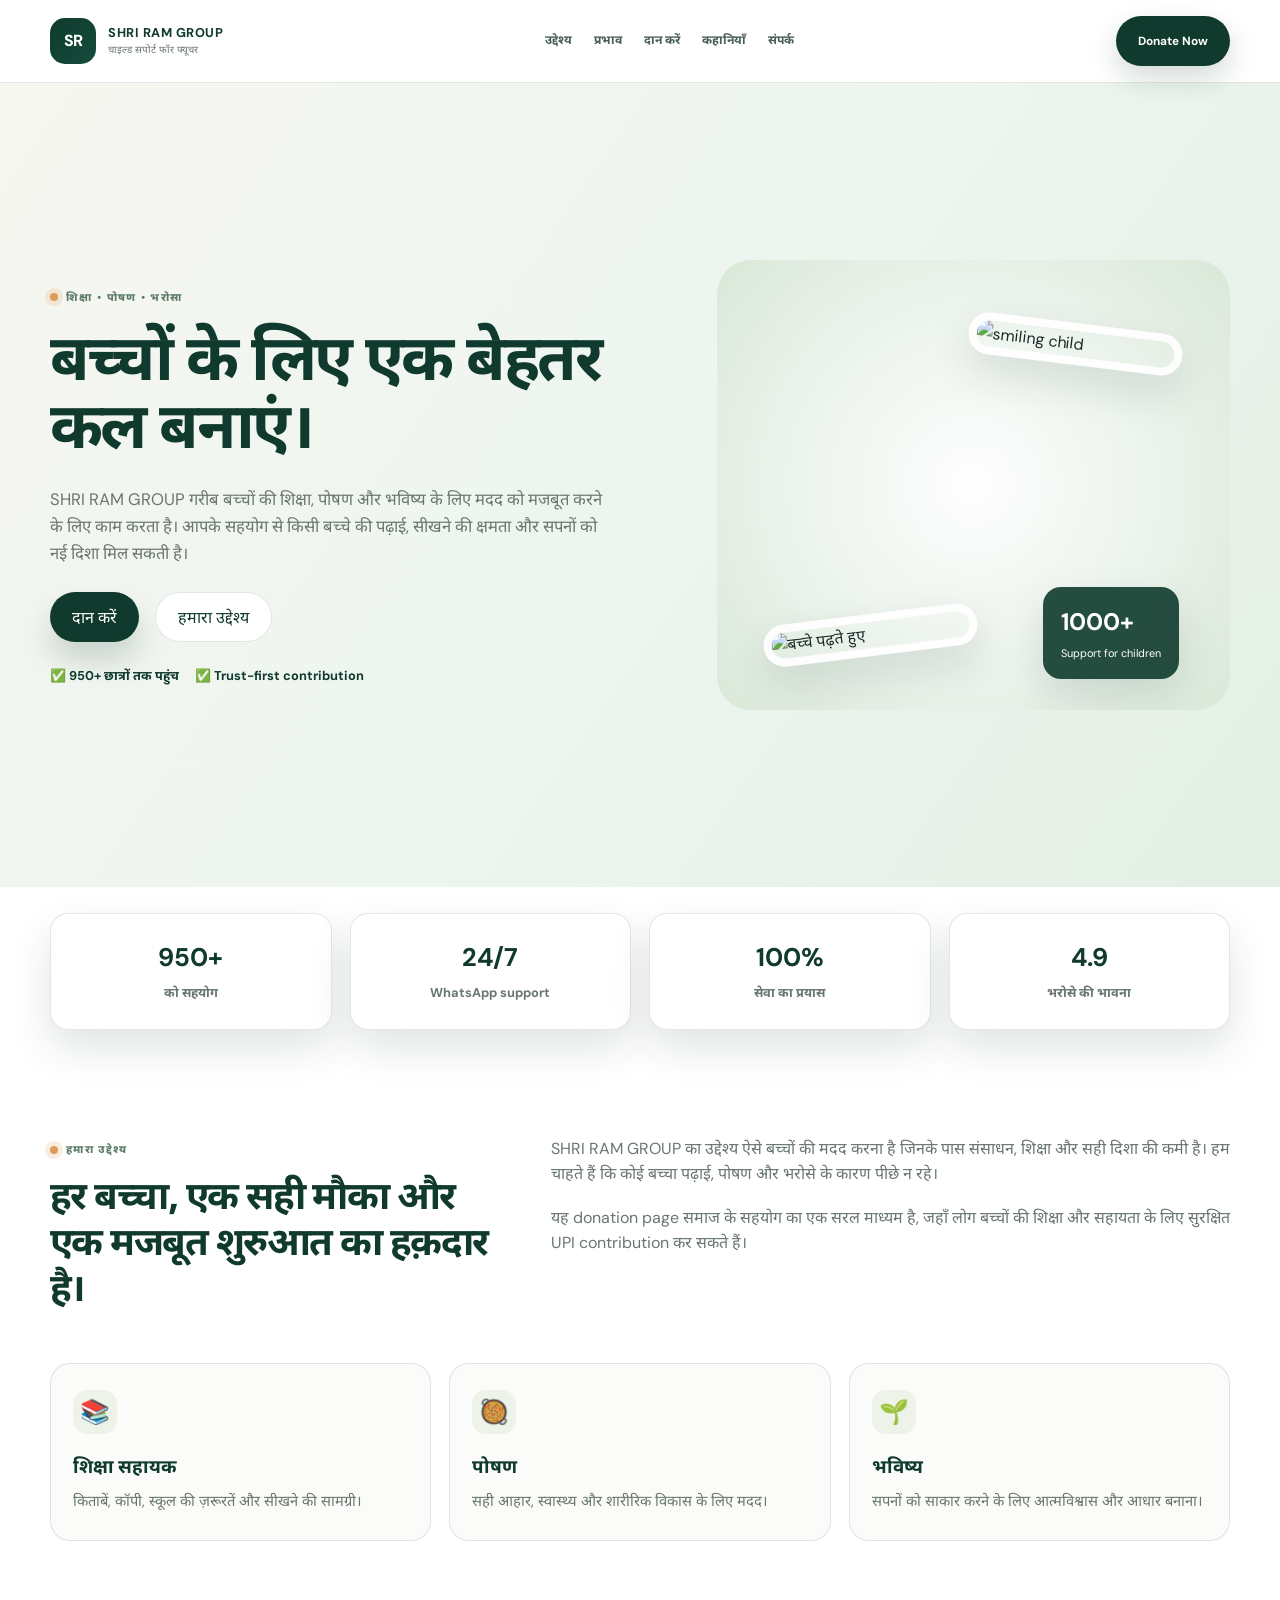
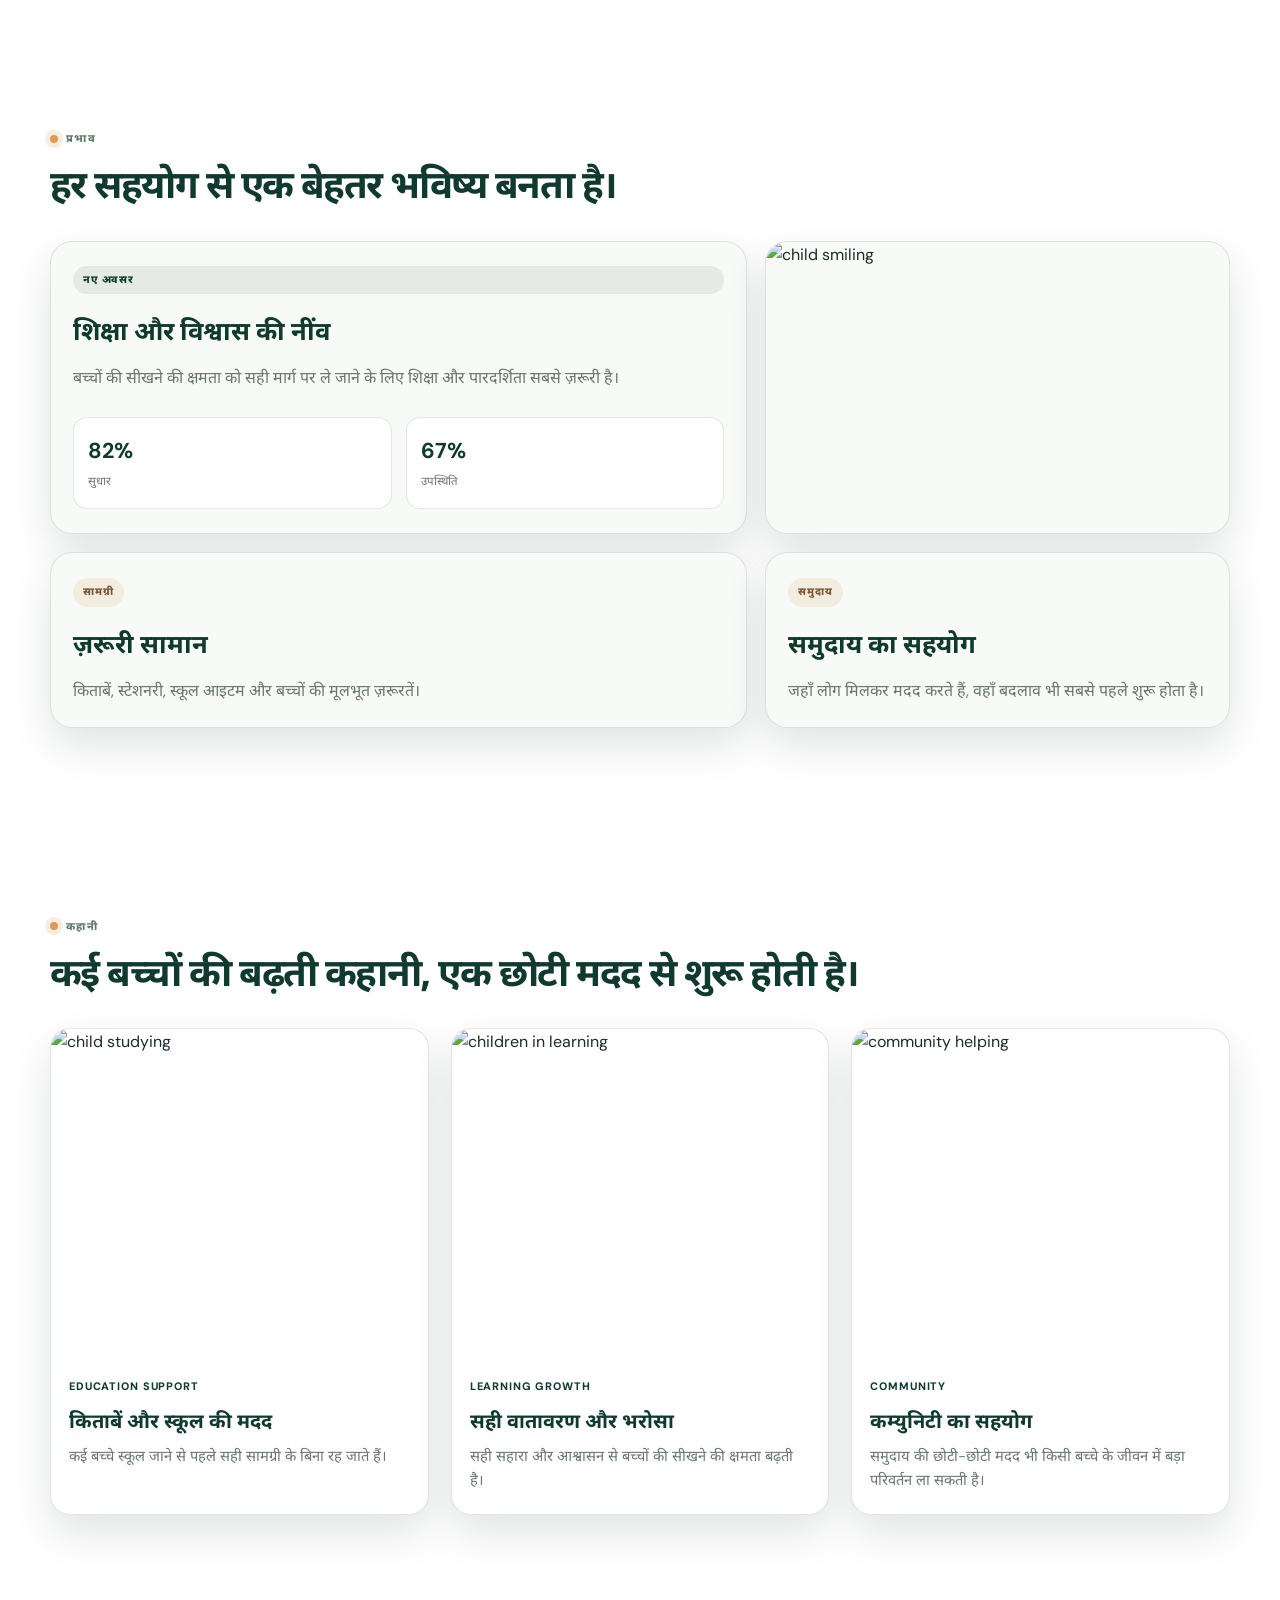
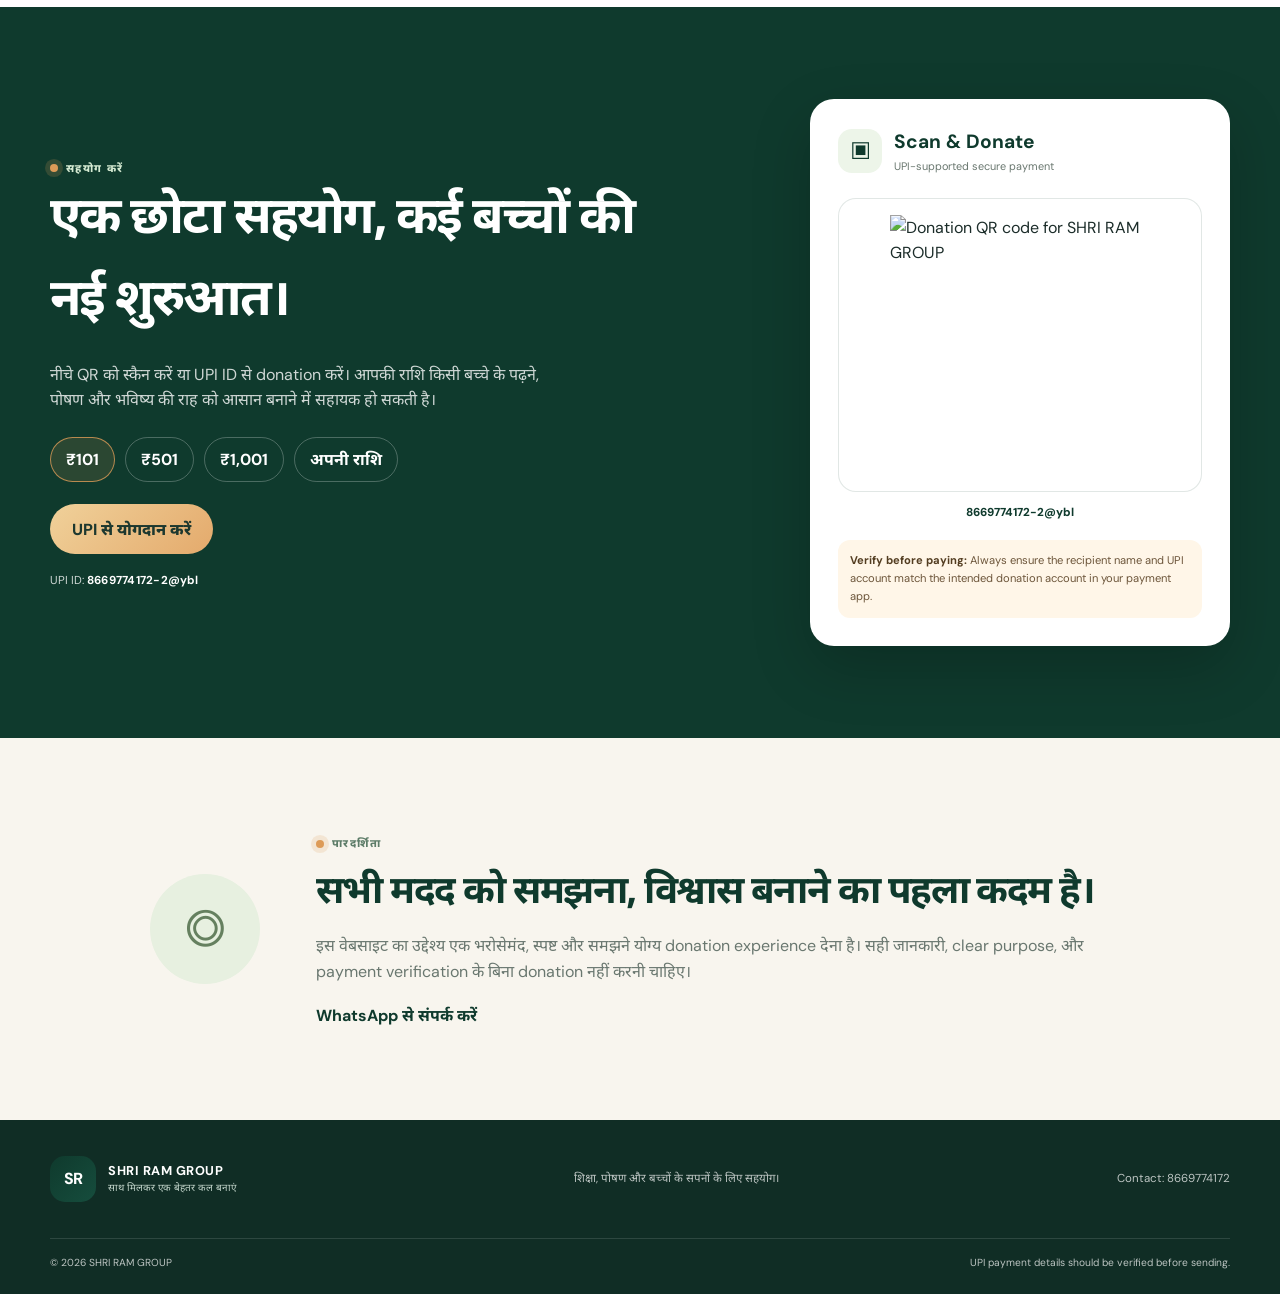
==== commit 1301e25f: "Finalize a premium SHRI RAM GROUP children-support donation landing page with polished layout, impac" ====
--- a/donation/index.html
+++ b/donation/index.html
@@ -3,32 +3,26 @@
   <head>
     <meta charset="UTF-8" />
     <meta name="viewport" content="width=device-width, initial-scale=1.0" />
-    <meta name="theme-color" content="#173f35" />
-    <meta
-      name="description"
-      content="SHRI RAM GROUP. Garib bachchon ki shiksha, nutrition aur future ke liye donation. UPI QR donation, trust, transparency and support."
-    />
-    <title>SHRI RAM GROUP | Donation for Children</title>
+    <meta name="description" content="SHRI RAM GROUP - Donation for children education and support. Real impact, transparent giving, and easy UPI contribution." />
+    <meta name="theme-color" content="#0f3a2d" />
+    <title>SHRI RAM GROUP | Children Need Your Support</title>
     <link rel="preconnect" href="https://fonts.googleapis.com" />
     <link rel="preconnect" href="https://fonts.gstatic.com" crossorigin />
-    <link
-      href="https://fonts.googleapis.com/css2?family=DM+Sans:wght@400;500;600;700;800&family=Noto+Sans+Devanagari:wght@400;500;600;700;800&display=swap"
-      rel="stylesheet"
-    />
+    <link href="https://fonts.googleapis.com/css2?family=DM+Sans:wght@400;500;600;700;800&family=Noto+Sans+Devanagari:wght@400;500;600;700;800&display=swap" rel="stylesheet" />
     <link rel="stylesheet" href="styles.css" />
   </head>
   <body>
-    <header class="site-header">
+    <header class="topbar">
       <div class="wrap nav">
         <a class="brand" href="#home" aria-label="SHRI RAM GROUP home">
           <span class="brand-mark">SR</span>
           <span>
             <strong>SHRI RAM GROUP</strong>
-            <small>हर बच्चे के लिए एक बेहतर कल</small>
+            <small>चाइल्ड सपोर्ट फॉर फ्यूचर</small>
           </span>
         </a>
 
-        <nav aria-label="Main navigation">
+        <nav class="menu" aria-label="Main navigation">
           <a href="#mission">उद्देश्य</a>
           <a href="#impact">प्रभाव</a>
           <a href="#donate">दान करें</a>
@@ -36,7 +30,7 @@
           <a href="#contact">संपर्क</a>
         </nav>
 
-        <a class="nav-cta" href="#donate">Donate now <span>↗</span></a>
+        <a class="nav-btn" href="#donate">Donate Now</a>
       </div>
     </header>
 
@@ -44,41 +38,35 @@
       <section class="hero section">
         <div class="wrap hero-grid">
           <div class="hero-copy">
-            <span class="eyebrow"><span class="eyebrow-dot"></span> शिक्षा • सुरक्षा • अवसर</span>
-            <h1>हर बच्चा deserves a brighter tomorrow.</h1>
-            <p class="hero-lede">
-              SHRI RAM GROUP गरीब बच्चों की शिक्षा, पोषण, और भविष्य के लिए मदद को
-              मजबूत बनाने के लिए काम करता है। एक छोटा सहयोग भी किसी बच्चे के
-              जीवन में बड़ा बदलाव ला सकता है।
+            <span class="eyebrow"><span class="dot"></span> शिक्षा • पोषण • भरोसा</span>
+            <h1>बच्चों के लिए एक बेहतर कल बनाएं।</h1>
+            <p>
+              SHRI RAM GROUP गरीब बच्चों की शिक्षा, पोषण और भविष्य के लिए मदद को
+              मजबूत करने के लिए काम करता है। आपके सहयोग से किसी बच्चे की पढ़ाई,
+              सीखने की क्षमता और सपनों को नई दिशा मिल सकती है।
             </p>
 
             <div class="hero-actions">
-              <a class="button button-primary" href="#donate">बच्चों के लिए योगदान दें <span>→</span></a>
-              <a class="text-link" href="#mission">हमारा उद्देश्य देखें <span>↓</span></a>
-            </div>
-
-            <div class="trust-note">
-              <span class="trust-icon">♥</span>
-              <span>आपका योगदान किसी बच्चे के सपनों को सपोर्ट करता है। UPI भुगतान करने से पहले प्राप्तकर्ता की पहचान अवश्य जांचें।</span>
-            </div>
-          </div>
-
-          <div class="hero-visual" aria-label="Children learning and smiling">
-            <div class="visual-card card-one">
-              <img
-                src="https://images.unsplash.com/photo-1516627145497-ae6968895b74?auto=format&fit=crop&w=900&q=80"
-                alt="छात्र smiling"
-              />
-            </div>
-            <div class="visual-badge">
+              <a class="btn btn-primary" href="#donate">दान करें</a>
+              <a class="btn btn-secondary" href="#mission">हमारा उद्देश्य</a>
+            </div>
+
+            <div class="hero-meta">
+              <span>✅ 950+ छात्रों तक पहुंच</span>
+              <span>✅ Trust-first contribution</span>
+            </div>
+          </div>
+
+          <div class="hero-visual" aria-label="Children education artwork">
+            <div class="image-card card-one">
+              <img src="https://images.unsplash.com/photo-1503676260728-1c00da094a0b?auto=format&fit=crop&w=900&q=80" alt="बच्चे पढ़ते हुए" />
+            </div>
+            <div class="image-card card-two">
+              <img src="https://images.unsplash.com/photo-1516627145497-ae6968895b74?auto=format&fit=crop&w=900&q=80" alt=" smiling child" />
+            </div>
+            <div class="floating-badge">
               <strong>1000+</strong>
-              <span>सपोर्टेड बच्चे</span>
-            </div>
-            <div class="visual-card card-two">
-              <img
-                src="https://images.unsplash.com/photo-1503676260728-1c00da094a0b?auto=format&fit=crop&w=900&q=80"
-                alt="बच्चे पढ़ते हुए"
-              />
+              <small>Support for children</small>
             </div>
           </div>
         </div>
@@ -88,19 +76,19 @@
         <div class="wrap stats-grid">
           <div class="stat-box">
             <strong>950+</strong>
-            <span>शिक्षा सहायताएँ</span>
-          </div>
-          <div class="stat-box">
-            <strong>3x</strong>
-            <span>बढ़ती सीखने की क्षमता</span>
+            <span>को सहयोग</span>
           </div>
           <div class="stat-box">
             <strong>24/7</strong>
-            <span>WhatsApp सहायता</span>
+            <span>WhatsApp support</span>
           </div>
           <div class="stat-box">
             <strong>100%</strong>
-            <span>ग्रहणशीलता के लिए प्रयास</span>
+            <span>सेवा का प्रयास</span>
+          </div>
+          <div class="stat-box">
+            <strong>4.9</strong>
+            <span>भरोसे की भावना</span>
           </div>
         </div>
       </section>
@@ -108,165 +96,153 @@
       <section id="mission" class="mission section">
         <div class="wrap mission-grid">
           <div>
-            <span class="eyebrow"><span class="eyebrow-dot"></span> हमारा उद्देश्य</span>
-            <h2>सब बच्चे समान अवसरों के हक़दार हैं।</h2>
+            <span class="eyebrow"><span class="dot"></span> हमारा उद्देश्य</span>
+            <h2>हर बच्चा, एक सही मौका और एक मजबूत शुरुआत का हक़दार है।</h2>
           </div>
 
           <div class="mission-copy">
             <p>
-              SHRI RAM GROUP का उद्देश्य बच्चों को शिक्षा, पोषण और सही दिशा देने का
-              अवसर उपलब्ध कराना है। हमारा प्रयास है कि कोई बच्चा पढ़ाई के कारण पीछे
-              न रहे और उसके भविष्य के लिए आधार मजबूत बनें।
-            </p>
-            <p>
-              यह वेबसाइट एक सशक्त और पारदर्शी सहयोग मंच है जहाँ लोग UPI या QR-based
-              donation से बच्चों की शिक्षा और जरूरतों के लिए सहायता दे सकते हैं।
-            </p>
-          </div>
-        </div>
-
-        <div class="wrap cause-cards">
-          <article class="cause-card">
-            <span class="cause-icon">✎</span>
-            <h3>शिक्षा सामग्री</h3>
-            <p>कॉपी, किताबें, बैग, स्टेशनरी और स्कूल की जरूरी मदद।</p>
-          </article>
-          <article class="cause-card">
-            <span class="cause-icon">🍲</span>
+              SHRI RAM GROUP का उद्देश्य ऐसे बच्चों की मदद करना है जिनके पास
+              संसाधन, शिक्षा और सही दिशा की कमी है। हम चाहते हैं कि कोई बच्चा
+              पढ़ाई, पोषण और भरोसे के कारण पीछे न रहे।
+            </p>
+            <p>
+              यह donation page समाज के सहयोग का एक सरल माध्यम है, जहाँ लोग बच्चों की
+              शिक्षा और सहायता के लिए सुरक्षित UPI contribution कर सकते हैं।
+            </p>
+          </div>
+        </div>
+
+        <div class="wrap benefit-grid">
+          <article class="benefit-card">
+            <span>📚</span>
+            <h3>शिक्षा सहायक</h3>
+            <p>किताबें, कॉपी, स्कूल की ज़रूरतें और सीखने की सामग्री।</p>
+          </article>
+          <article class="benefit-card">
+            <span>🥘</span>
             <h3>पोषण</h3>
-            <p>शिक्षा के साथ साथ सही पोषण और घरेलू सहायता भी जरूरी है।</p>
-          </article>
-          <article class="cause-card">
-            <span class="cause-icon">✨</span>
-            <h3>भविष्य की नींव</h3>
-            <p>बच्चों को समान अवसर और आत्मविश्वास दे कर उज्ज्वल भविष्य बनाना।</p>
+            <p>सही आहार, स्वास्थ्य और शारीरिक विकास के लिए मदद।</p>
+          </article>
+          <article class="benefit-card">
+            <span>🌱</span>
+            <h3>भविष्य</h3>
+            <p>सपनों को साकार करने के लिए आत्मविश्वास और आधार बनाना।</p>
           </article>
         </div>
       </section>
 
       <section id="impact" class="impact section">
         <div class="wrap section-heading">
-          <span class="eyebrow"><span class="eyebrow-dot"></span> प्रभाव</span>
-          <h2>हर योगदान से एक सपने की शुरुआत होती है।</h2>
+          <span class="eyebrow"><span class="dot"></span> प्रभाव</span>
+          <h2>हर सहयोग से एक बेहतर भविष्य बनता है।</h2>
         </div>
 
         <div class="wrap impact-grid">
-          <div class="impact-card large">
-            <span class="chip">फीडबैक</span>
-            <h3>बच्चों की शिक्षा में सुधार</h3>
-            <p>
-              शिक्षा और पोषण को प्राथमिकता देने से बच्चों की सीखने की क्षमता और
-              आत्मविश्वास बढ़ता है।
-            </p>
-            <div class="mini-stats">
-              <div><strong>82%</strong><small>अभ्यास पर ध्यान</small></div>
-              <div><strong>67%</strong><small>अच्छी उपस्थिति</small></div>
-            </div>
-          </div>
-
-          <div class="impact-card image-card">
-            <img
-              src="https://images.unsplash.com/photo-1544717305-2782549b5136?auto=format&fit=crop&w=1000&q=80"
-              alt="बच्चे मुस्कुरा रहे हैं"
-            />
+          <div class="impact-card big-card">
+            <span class="tag">नए अवसर</span>
+            <h3>शिक्षा और विश्वास की नींव</h3>
+            <p>
+              बच्चों की सीखने की क्षमता को सही मार्ग पर ले जाने के लिए शिक्षा और
+              पारदर्शिता सबसे ज़रूरी है।
+            </p>
+            <div class="stat-inline">
+              <div><strong>82%</strong><small>सुधार</small></div>
+              <div><strong>67%</strong><small>उपस्थिति</small></div>
+            </div>
+          </div>
+
+          <div class="impact-card image-box">
+            <img src="https://images.unsplash.com/photo-1544717305-2782549b5136?auto=format&fit=crop&w=900&q=80" alt="child smiling" />
           </div>
 
           <div class="impact-card">
-            <span class="chip alt">सामग्री</span>
-            <h3>बुनियादी मदद</h3>
-            <p>शिक्षा की आवश्यक चीज़ें, स्कूल संबंधी सहायता और रोज़मर्रा की ज़रूरतें।</p>
+            <span class="tag alt">सामग्री</span>
+            <h3>ज़रूरी सामान</h3>
+            <p>किताबें, स्टेशनरी, स्कूल आइटम और बच्चों की मूलभूत ज़रूरतें।</p>
           </div>
 
           <div class="impact-card">
-            <span class="chip alt">साझेदारी</span>
+            <span class="tag alt">समुदाय</span>
             <h3>समुदाय का सहयोग</h3>
-            <p>सामाजिक समृद्धि और सहयोग के माध्यम से दुनिया बदलती है।</p>
+            <p>जहाँ लोग मिलकर मदद करते हैं, वहाँ बदलाव भी सबसे पहले शुरू होता है।</p>
           </div>
         </div>
       </section>
 
       <section id="stories" class="stories section">
         <div class="wrap section-heading">
-          <span class="eyebrow"><span class="eyebrow-dot"></span> कहानी</span>
-          <h2>हर बच्चा एक नई शुरुआत का हक़दार है।</h2>
-        </div>
-
-        <div class="wrap stories-grid">
+          <span class="eyebrow"><span class="dot"></span> कहानी</span>
+          <h2>कई बच्चों की बढ़ती कहानी, एक छोटी मदद से शुरू होती है।</h2>
+        </div>
+
+        <div class="wrap story-grid">
           <article class="story-card">
-            <img
-              src="https://images.unsplash.com/photo-1513258496099-48168024aec0?auto=format&fit=crop&w=900&q=80"
-              alt="कक्षा में बच्चा"
-            />
-            <div class="story-content">
+            <img src="https://images.unsplash.com/photo-1513258496099-48168024aec0?auto=format&fit=crop&w=900&q=80" alt="child studying" />
+            <div class="story-copy">
               <span>Education Support</span>
               <h3>किताबें और स्कूल की मदद</h3>
-              <p>बच्चों को सही सामग्री न मिलने से उन्हें पढ़ाई में रुकावट आती है।</p>
+              <p>कई बच्चे स्कूल जाने से पहले सही सामग्री के बिना रह जाते हैं।</p>
             </div>
           </article>
 
           <article class="story-card">
-            <img
-              src="https://images.unsplash.com/photo-1509099836639-18ba1795216d?auto=format&fit=crop&w=900&q=80"
-              alt="बच्चे ऑनलाइन पढ़ते हुए"
-            />
-            <div class="story-content">
+            <img src="https://images.unsplash.com/photo-1509099836639-18ba1795216d?auto=format&fit=crop&w=900&q=80" alt="children in learning" />
+            <div class="story-copy">
               <span>Learning Growth</span>
-              <h3>समर्थन और विश्वास</h3>
-              <p>सही वातावरण, भरोसा और सहयोग से बच्चों की क्षमता निखरती है।</p>
+              <h3>सही वातावरण और भरोसा</h3>
+              <p>सही सहारा और आश्वासन से बच्चों की सीखने की क्षमता बढ़ती है।</p>
             </div>
           </article>
 
           <article class="story-card">
-            <img
-              src="https://images.unsplash.com/photo-1529156069898-49953e39b3ac?auto=format&fit=crop&w=900&q=80"
-              alt="सामाजिक सहयोग"
-            />
-            <div class="story-content">
-              <span>Community support</span>
-              <h3>समुदाय की भागीदारी</h3>
-              <p>किसी भी बच्चे की मदद में समुदाय की भावनात्मक और आर्थिक सहभागिता महत्वपूर्ण है।</p>
-            </div>
-          </article>
-        </div>
-      </section>
-
-      <section id="donate" class="donation-section section">
+            <img src="https://images.unsplash.com/photo-1529156069898-49953e39b3ac?auto=format&fit=crop&w=900&q=80" alt="community helping" />
+            <div class="story-copy">
+              <span>Community</span>
+              <h3>कम्युनिटी का सहयोग</h3>
+              <p>समुदाय की छोटी-छोटी मदद भी किसी बच्चे के जीवन में बड़ा परिवर्तन ला सकती है।</p>
+            </div>
+          </article>
+        </div>
+      </section>
+
+      <section id="donate" class="donation section">
         <div class="wrap donation-grid">
           <div class="donation-copy">
-            <span class="eyebrow light-eyebrow"><span class="eyebrow-dot"></span> आपका सहयोग</span>
-            <h2>आज किसी बच्चे के आगे कदम में मदद करें।</h2>
-            <p>
-              नीचे QR को स्कैन करें या UPI ID से contribution करे। आप जितना चाहें उतना
-              सहयोग कर सकते हैं। भुगतान करते समय प्राप्तकर्ता की पहचान अच्छी तरह जांचें।
-            </p>
-
-            <div class="amount-options" aria-label="Suggested amounts">
-              <button class="amount-button selected" type="button" data-amount="101">₹101</button>
-              <button class="amount-button" type="button" data-amount="501">₹501</button>
-              <button class="amount-button" type="button" data-amount="1001">₹1,001</button>
-              <button class="amount-button" type="button" data-amount="">अपनी राशि</button>
-            </div>
-
-            <a class="button button-warm" id="upiButton" href="upi://pay?pa=8669774172-2%40ybl&cu=INR&am=101">UPI ऐप से योगदान करें <span>↗</span></a>
+            <span class="eyebrow light"><span class="dot"></span> सहयोग करें</span>
+            <h2>एक छोटा सहयोग, कई बच्चों की नई शुरुआत।</h2>
+            <p>
+              नीचे QR को स्कैन करें या UPI ID से donation करें। आपकी राशि किसी बच्चे के
+              पढ़ने, पोषण और भविष्य की राह को आसान बनाने में सहायक हो सकती है।
+            </p>
+
+            <div class="amount-box" aria-label="Donation amount options">
+              <button class="amount-btn selected" data-amount="101" type="button">₹101</button>
+              <button class="amount-btn" data-amount="501" type="button">₹501</button>
+              <button class="amount-btn" data-amount="1001" type="button">₹1,001</button>
+              <button class="amount-btn" data-amount="" type="button">अपनी राशि</button>
+            </div>
+
+            <a class="btn btn-warning" id="upiLink" href="upi://pay?pa=8669774172-2%40ybl&cu=INR&am=101">UPI से योगदान करें</a>
             <p class="microcopy">UPI ID: <strong>8669774172-2@ybl</strong></p>
           </div>
 
           <div class="qr-panel">
-            <div class="qr-heading">
-              <span class="qr-icon">▦</span>
+            <div class="qr-header">
+              <span class="qr-mark">▣</span>
               <div>
                 <h3>Scan &amp; Donate</h3>
-                <p>UPI से सुरक्षित भुगतान</p>
+                <p>UPI-supported secure payment</p>
               </div>
             </div>
 
-            <div class="qr-frame">
-              <img id="donationQr" alt="Q R code for SHRI RAM GROUP donation UPI" />
-            </div>
-
-            <p class="qr-upi">8669774172-2@ybl</p>
-            <p class="verify-warning">
-              <strong>Payment confirmation:</strong> Please confirm the recipient in your UPI app before sending money. This site is a donation fundraising page and should be used only after checking the account details.
+            <div class="qr-box">
+              <img id="qrCode" alt="Donation QR code for SHRI RAM GROUP" />
+            </div>
+
+            <p class="qr-id">8669774172-2@ybl</p>
+            <p class="verify-text">
+              <strong>Verify before paying:</strong> Always ensure the recipient name and UPI account match the intended donation account in your payment app.
             </p>
           </div>
         </div>
@@ -274,22 +250,22 @@
 
       <section class="transparency section">
         <div class="wrap transparency-grid">
-          <div class="transparency-mark">◎</div>
+          <div class="trust-icon">◎</div>
           <div>
-            <span class="eyebrow"><span class="eyebrow-dot"></span> पारदर्शिता</span>
-            <h2>हर दान की कहानी स्पष्ट, भरोसेमंद और ईमानदार हो।</h2>
-            <p>
-              इस वेबसाइट का उद्देश्य किसी भी दाता को एक भरोसेमंद, स्पष्ट, और
-              समझदार donation experience देना है। जानकारी, उपयोग, और लाभार्थियों के
-              उद्देश्य को स्पष्ट रूप से बताया जाए, तभी भरोसा बनता है।
+            <span class="eyebrow"><span class="dot"></span> पारदर्शिता</span>
+            <h2>सभी मदद को समझना, विश्वास बनाने का पहला कदम है।</h2>
+            <p>
+              इस वेबसाइट का उद्देश्य एक भरोसेमंद, स्पष्ट और समझने योग्य donation
+              experience देना है। सही जानकारी, clear purpose, और payment verification
+              के बिना donation नहीं करनी चाहिए।
             </p>
             <a
-              class="text-link"
-              href="https://wa.me/918669774172?text=Namaste%2C%20mujhe%20SHRI%20RAM%20GROUP%20donation%20ke%20baare%20mein%20aur%20info%20chahiye."
+              class="simple-link"
+              href="https://wa.me/918669774172?text=Namaste%20SHRI%20RAM%20GROUP%2C%20mujhe%20donation%20ke%20baare%20mein%20aur%20info%20chahiye."
               target="_blank"
-              rel="noopener noreferrer"
+              rel="noreferrer"
             >
-              WhatsApp से संपर्क करें <span>↗</span>
+              WhatsApp से संपर्क करें
             </a>
           </div>
         </div>
@@ -302,103 +278,20 @@
           <span class="brand-mark">SR</span>
           <span>
             <strong>SHRI RAM GROUP</strong>
-            <small>हर बच्चे के लिए एक बेहतर कल</small>
+            <small>साथ मिलकर एक बेहतर कल बनाएं</small>
           </span>
         </a>
 
-        <p>शिक्षा, अवसर और सपनों के लिए सहायता।</p>
-        <a href="tel:+918669774172">संपर्क: 8669774172</a>
+        <p>शिक्षा, पोषण और बच्चों के सपनों के लिए सहयोग।</p>
+        <a href="tel:+918669774172">Contact: 8669774172</a>
       </div>
 
       <div class="wrap footer-bottom">
         <span>© <span id="year"></span> SHRI RAM GROUP</span>
-        <span>Payment from UPI app should be verified before sending.</span>
+        <span>UPI payment details should be verified before sending.</span>
       </div>
     </footer>
 
     <script src="script.js"></script>
   </body>
 </html>
-
-
-
-
-
-
-
-
-
-
-
-
-
-
-
-
-
-
-
-
-
-
-
-
-
-
-
-
-
-
-
-
-
-
-
-
-
-
-
-
-
-
-
-
-
-
-
-
-
-
-
-
-
-
-
-
-
-
-
-
-
-
-
-
-
-
-
-
-
-
-
-
-
-
-
-
-
-
-
-
-
-
-
--- a/donation/styles.css
+++ b/donation/styles.css
@@ -5,17 +5,17 @@
 }
 
 :root {
-  --forest: #173f35;
-  --forest-2: #214d42;
+  --forest: #0f3a2d;
+  --forest-2: #164d3d;
   --sage: #dfead9;
   --cream: #f8f5ee;
-  --ink: #1c2b25;
-  --muted: #65756d;
-  --orange: #e59a57;
-  --orange-soft: #fff1df;
-  --line: rgba(23, 63, 53, 0.12);
+  --ink: #1b2c29;
+  --muted: #69776f;
+  --orange: #dd9b58;
+  --orange-soft: #fdf1e3;
+  --line: rgba(15, 58, 45, 0.12);
   --white: #ffffff;
-  --shadow: 0 20px 50px rgba(16, 52, 45, 0.12);
+  --shadow: 0 18px 42px rgba(12, 43, 35, 0.12);
 }
 
 html {
@@ -23,19 +23,16 @@
 }
 
 body {
+  margin: 0;
   color: var(--ink);
+  font-family: "DM Sans", "Noto Sans Devanagari", sans-serif;
+  line-height: 1.6;
   background: #fff;
-  font-family: "DM Sans", "Noto Sans Devanagari", sans-serif;
-  line-height: 1.65;
 }
 
 a {
+  text-decoration: none;
   color: inherit;
-  text-decoration: none;
-}
-
-button {
-  font: inherit;
 }
 
 img {
@@ -43,25 +40,30 @@
   display: block;
 }
 
+button {
+  font: inherit;
+}
+
 .wrap {
   width: min(1180px, calc(100% - 40px));
-  margin-inline: auto;
+  margin: 0 auto;
 }
 
 .section {
-  padding-block: 100px;
+  padding-block: 92px;
 }
 
 .section-sm {
-  padding-block: 30px 18px;
-}
-
-.site-header {
+  padding-block: 26px 14px;
+}
+
+.topbar {
   position: sticky;
   top: 0;
-  z-index: 30;
+  z-index: 50;
+  padding: 0;
   background: rgba(255, 255, 255, 0.9);
-  backdrop-filter: blur(14px);
+  backdrop-filter: blur(12px);
   border-bottom: 1px solid var(--line);
 }
 
@@ -70,7 +72,7 @@
   align-items: center;
   justify-content: space-between;
   min-height: 82px;
-  gap: 22px;
+  gap: 18px;
 }
 
 .brand {
@@ -86,9 +88,8 @@
   display: grid;
   place-items: center;
   border-radius: 15px;
-  background: var(--forest);
+  background: linear-gradient(135deg, var(--forest), var(--forest-2));
   color: var(--white);
-  font-size: 14px;
   font-weight: 800;
   letter-spacing: -0.06em;
 }
@@ -100,52 +101,59 @@
 
 .brand strong {
   color: var(--forest);
-  font-size: 14px;
+  font-size: 0.8rem;
   letter-spacing: 0.04em;
 }
 
 .brand small {
   color: var(--muted);
+  font-size: 0.62rem;
   font-family: "Noto Sans Devanagari", sans-serif;
-  font-size: 11px;
-}
-
-nav {
-  display: flex;
-  align-items: center;
-  gap: 25px;
+}
+
+.menu {
+  display: flex;
   flex-wrap: wrap;
-  color: #4d5d55;
-  font-size: 13px;
+  align-items: center;
+  gap: 22px;
+  font-size: 0.76rem;
   font-weight: 700;
-}
-
-.nav-cta {
+  color: #475e57;
+}
+
+.nav-btn,
+.btn {
   display: inline-flex;
   align-items: center;
   justify-content: center;
-  padding: 12px 18px;
   border-radius: 999px;
+  padding: 0 22px;
+  min-height: 50px;
+  transition: transform 0.2s ease, box-shadow 0.2s ease;
+}
+
+.nav-btn {
   background: var(--forest);
   color: var(--white);
-  font-size: 13px;
+  font-size: 0.74rem;
   font-weight: 700;
-  box-shadow: 0 14px 24px rgba(23, 63, 53, 0.18);
-}
-
-.nav-cta span {
-  margin-left: 6px;
+  box-shadow: 0 12px 28px rgba(15, 58, 45, 0.18);
+}
+
+.btn:hover,
+.nav-btn:hover {
+  transform: translateY(-2px);
 }
 
 .hero {
-  background: linear-gradient(120deg, #f5f8f2 0%, #eef5ee 46%, #e7efe6 100%);
+  background: linear-gradient(125deg, #f7f6f1 0%, #edf5ef 52%, #e3efe4 100%);
 }
 
 .hero-grid {
   display: grid;
-  grid-template-columns: 1.12fr 0.88fr;
-  align-items: center;
-  gap: 42px;
+  grid-template-columns: 1.1fr 0.9fr;
+  align-items: center;
+  gap: 40px;
   min-height: 620px;
 }
 
@@ -153,26 +161,27 @@
   display: inline-flex;
   align-items: center;
   gap: 8px;
-  color: #5f7c64;
-  letter-spacing: 0.13em;
+  color: #5d7c68;
   text-transform: uppercase;
-  font-size: 11px;
+  letter-spacing: 0.12em;
+  font-size: 0.68rem;
   font-weight: 800;
 }
 
-.eyebrow-dot {
+.dot {
   width: 8px;
   height: 8px;
+  display: block;
   border-radius: 50%;
   background: var(--orange);
-  box-shadow: 0 0 0 5px rgba(229, 154, 87, 0.15);
+  box-shadow: 0 0 0 5px rgba(221, 155, 88, 0.18);
 }
 
 .hero-copy h1,
 .mission h2,
 .section-heading h2,
-.transparency h2,
-.donation-copy h2 {
+.donation-copy h2,
+.transparency h2 {
   color: var(--forest);
   font-family: "Noto Sans Devanagari", "DM Sans", sans-serif;
   letter-spacing: -0.04em;
@@ -180,138 +189,105 @@
 
 .hero-copy h1 {
   margin-top: 22px;
-  font-size: clamp(2.7rem, 5vw, 5rem);
-  line-height: 1.08;
-}
-
-.hero-copy h1::after {
-  content: "";
-  display: block;
-  width: 84px;
-  height: 5px;
-  margin-top: 18px;
-  border-radius: 999px;
-  background: linear-gradient(90deg, var(--orange), rgba(229, 154, 87, 0.2));
-}
-
-.hero-lede {
+  font-size: clamp(2.8rem, 5vw, 5rem);
+  line-height: 1.06;
+}
+
+.hero-copy p {
   max-width: 560px;
-  margin-top: 22px;
-  color: var(--muted);
-  font-size: 1.08rem;
+  margin-top: 20px;
+  font-size: 1.04rem;
+  color: var(--muted);
 }
 
 .hero-actions {
   display: flex;
-  align-items: center;
-  gap: 20px;
   flex-wrap: wrap;
-  margin-top: 30px;
-}
-
-.button {
-  min-height: 52px;
-  display: inline-flex;
-  align-items: center;
-  justify-content: center;
-  gap: 12px;
-  padding: 0 22px;
-  border-radius: 999px;
-  font-size: 14px;
-  font-weight: 700;
-  transition: transform 0.2s ease, box-shadow 0.2s ease;
-}
-
-.button:hover {
-  transform: translateY(-2px);
-}
-
-.button-primary {
+  gap: 16px;
+  margin-top: 26px;
+}
+
+.btn-primary {
   background: var(--forest);
   color: var(--white);
-  box-shadow: 0 14px 28px rgba(23, 63, 53, 0.2);
-}
-
-.text-link {
-  color: var(--forest);
+  box-shadow: 0 18px 30px rgba(15, 58, 45, 0.18);
+}
+
+.btn-secondary {
+  background: #fff;
+  border: 1px solid var(--line);
+  color: var(--forest);
+}
+
+.hero-meta {
+  display: flex;
+  flex-wrap: wrap;
+  gap: 16px;
+  margin-top: 24px;
+  color: var(--forest);
+  font-size: 0.8rem;
   font-weight: 700;
-  font-size: 13px;
-}
-
-.trust-note {
-  display: flex;
-  align-items: flex-start;
-  gap: 12px;
-  max-width: 500px;
-  margin-top: 30px;
-  color: #66746d;
-  font-size: 12px;
-}
-
-.trust-icon {
-  font-size: 19px;
-  color: var(--orange);
 }
 
 .hero-visual {
   position: relative;
-  min-height: 440px;
+  min-height: 450px;
   display: flex;
   align-items: center;
   justify-content: center;
-  border-radius: 30px;
-  background: radial-gradient(circle at center, rgba(255, 255, 255, 0.9) 0%, rgba(234, 243, 232, 1) 58%, rgba(216, 231, 214, 1) 100%);
+  border-radius: 34px;
+  background: radial-gradient(circle at center, rgba(255,255,255,0.94) 0%, rgba(233, 241, 233, 1) 62%, rgba(217, 232, 216, 1) 100%);
   overflow: hidden;
 }
 
-.visual-card {
+.image-card {
   position: absolute;
-  width: 45%;
-  border-radius: 22px;
+  width: 42%;
   overflow: hidden;
+  border-radius: 24px;
+  border: 8px solid rgba(255,255,255,0.9);
   box-shadow: var(--shadow);
-  border: 8px solid rgba(255, 255, 255, 0.88);
 }
 
 .card-one {
-  left: 10%;
-  bottom: 18%;
+  left: 9%;
+  bottom: 12%;
   transform: rotate(-7deg);
 }
 
 .card-two {
-  right: 10%;
-  top: 18%;
+  right: 9%;
+  top: 14%;
   transform: rotate(7deg);
 }
 
-.visual-card img {
+.image-card img {
   width: 100%;
   height: 100%;
   object-fit: cover;
   display: block;
 }
 
-.visual-badge {
+.floating-badge {
   position: absolute;
   right: 10%;
-  bottom: 8%;
+  bottom: 7%;
   z-index: 2;
   display: grid;
   gap: 4px;
-  background: rgba(23, 63, 53, 0.9);
-  color: var(--white);
   padding: 16px 18px;
   border-radius: 18px;
+  color: var(--white);
+  background: rgba(15, 58, 45, 0.9);
   box-shadow: var(--shadow);
 }
 
-.visual-badge strong {
+.floating-badge strong {
   font-size: 1.5rem;
 }
 
-.visual-badge span {
-  font-size: 0.75rem;
+.floating-badge small {
+  font-size: 0.68rem;
 }
 
 .stats-grid {
@@ -321,35 +297,39 @@
 }
 
 .stat-box {
+  padding: 24px 16px;
+  border: 1px solid var(--line);
+  border-radius: 18px;
+  background: var(--white);
+  box-shadow: var(--shadow);
   text-align: center;
-  background: var(--white);
-  border: 1px solid var(--line);
-  box-shadow: var(--shadow);
-  border-radius: 18px;
-  padding: 24px 18px;
 }
 
 .stat-box strong {
   display: block;
   color: var(--forest);
-  font-size: clamp(1.6rem, 2.3vw, 2.2rem);
+  font-size: clamp(1.5rem, 2vw, 2.3rem);
 }
 
 .stat-box span {
   color: var(--muted);
-  font-size: 0.85rem;
+  font-size: 0.8rem;
   font-weight: 700;
 }
 
 .mission-grid {
   display: grid;
-  grid-template-columns: 0.9fr 1.1fr;
-  gap: 60px;
+  grid-template-columns: 0.8fr 1.2fr;
+  gap: 48px;
   align-items: start;
 }
 
-.section-heading {
-  margin-bottom: 28px;
+.mission h2,
+.section-heading h2,
+.transparency h2 {
+  margin-top: 16px;
+  font-size: clamp(2.1rem, 3vw, 3.2rem);
+  line-height: 1.2;
 }
 
 .mission-copy p {
@@ -358,44 +338,42 @@
 }
 
 .mission-copy p + p {
-  margin-top: 16px;
-}
-
-.cause-cards {
+  margin-top: 18px;
+}
+
+.benefit-grid {
   display: grid;
   grid-template-columns: repeat(3, minmax(0, 1fr));
   gap: 18px;
   margin-top: 48px;
 }
 
-.cause-card {
+.benefit-card {
+  padding: 26px 22px;
   background: #fbfcfa;
+  border: 1px solid var(--line);
   border-radius: 20px;
-  border: 1px solid var(--line);
-  padding: 26px 22px;
-}
-
-.cause-card h3 {
-  margin-bottom: 8px;
-  color: var(--forest);
-  font-size: 1.12rem;
-}
-
-.cause-card p {
-  color: var(--muted);
-  font-size: 0.92rem;
-}
-
-.cause-icon {
+}
+
+.benefit-card span {
+  display: inline-grid;
+  place-items: center;
   width: 44px;
   height: 44px;
-  display: grid;
-  place-items: center;
   border-radius: 14px;
+  background: #eef3ea;
   margin-bottom: 18px;
-  background: #f0f4ec;
-  color: var(--forest);
-  font-size: 1.4rem;
+  font-size: 1.5rem;
+}
+
+.benefit-card h3 {
+  color: var(--forest);
+  margin-bottom: 8px;
+}
+
+.benefit-card p {
+  color: var(--muted);
+  font-size: 0.92rem;
 }
 
 .impact-grid {
@@ -412,19 +390,110 @@
   box-shadow: var(--shadow);
 }
 
-.impact-card.large {
+.big-card {
   display: flex;
   flex-direction: column;
   justify-content: center;
   min-height: 260px;
 }
 
-.chip {
+.tag {
   display: inline-flex;
   align-items: center;
   padding: 6px 10px;
   border-radius: 999px;
-  background: rgba(23, 63, 53, 0.08);
+  background: rgba(15, 58, 45, 0.08);
+  color: var(--forest);
+  font-size: 0.66rem;
+  font-weight: 800;
+  letter-spacing: 0.08em;
+  text-transform: uppercase;
+}
+
+.tag.alt {
+  background: rgba(221, 155, 88, 0.14);
+  color: #7a5534;
+}
+
+.impact-card h3 {
+  margin-top: 18px;
+  color: var(--forest);
+  font-size: clamp(1.45rem, 2vw, 2.15rem);
+}
+
+.impact-card p {
+  margin-top: 12px;
+  color: var(--muted);
+}
+
+.stat-inline {
+  display: grid;
+  grid-template-columns: repeat(2, minmax(0, 1fr));
+  gap: 14px;
+  margin-top: 26px;
+}
+
+.stat-inline div {
+  display: grid;
+  gap: 5px;
+  background: var(--white);
+  border: 1px solid var(--line);
+  border-radius: 14px;
+  padding: 16px 14px;
+}
+
+.stat-inline strong {
+  color: var(--forest);
+  font-size: 1.35rem;
+}
+
+.stat-inline small {
+  color: var(--muted);
+  font-size: 0.72rem;
+}
+
+.image-box {
+  padding: 0;
+  overflow: hidden;
+  min-height: 260px;
+}
+
+.image-box img {
+  width: 100%;
+  height: 100%;
+  object-fit: cover;
+}
+
+.section-heading {
+  margin-bottom: 28px;
+}
+
+.story-grid {
+  display: grid;
+  grid-template-columns: repeat(3, minmax(0, 1fr));
+  gap: 22px;
+}
+
+.story-card {
+  overflow: hidden;
+  background: var(--white);
+  border: 1px solid var(--line);
+  border-radius: 20px;
+  box-shadow: var(--shadow);
+}
+
+.story-card img {
+  width: 100%;
+  aspect-ratio: 1.16;
+  object-fit: cover;
+}
+
+.story-copy {
+  padding: 18px 18px 22px;
+}
+
+.story-copy span {
+  display: inline-block;
   color: var(--forest);
   font-size: 0.68rem;
   font-weight: 800;
@@ -432,106 +501,19 @@
   text-transform: uppercase;
 }
 
-.chip.alt {
-  background: rgba(229, 154, 87, 0.12);
-  color: #8d5b33;
-}
-
-.impact-card h3 {
-  margin-top: 18px;
-  color: var(--forest);
-  font-size: clamp(1.4rem, 2.3vw, 2.1rem);
-}
-
-.impact-card p {
-  margin-top: 10px;
-  color: var(--muted);
-}
-
-.mini-stats {
-  display: grid;
-  grid-template-columns: repeat(2, minmax(0, 1fr));
-  gap: 14px;
-  margin-top: 26px;
-}
-
-.mini-stats div {
-  display: grid;
-  gap: 5px;
-  padding: 18px 14px;
-  background: var(--white);
-  border-radius: 14px;
-  border: 1px solid var(--line);
-}
-
-.mini-stats strong {
-  color: var(--forest);
-  font-size: 1.4rem;
-}
-
-.mini-stats small {
-  color: var(--muted);
-  font-size: 0.75rem;
-}
-
-.image-card {
-  padding: 0;
-  overflow: hidden;
-  min-height: 260px;
-}
-
-.image-card img {
-  width: 100%;
-  height: 100%;
-  object-fit: cover;
-}
-
-.stories-grid {
-  display: grid;
-  grid-template-columns: repeat(3, minmax(0, 1fr));
-  gap: 22px;
-}
-
-.story-card {
-  background: #fff;
-  border: 1px solid var(--line);
-  border-radius: 20px;
-  overflow: hidden;
-  box-shadow: var(--shadow);
-}
-
-.story-card img {
-  width: 100%;
-  aspect-ratio: 1.1;
-  object-fit: cover;
-}
-
-.story-content {
-  padding: 18px 18px 22px;
-}
-
-.story-content span {
-  display: inline-block;
-  color: var(--forest);
-  font-size: 0.68rem;
-  font-weight: 800;
-  letter-spacing: 0.08em;
-  text-transform: uppercase;
-}
-
-.story-content h3 {
+.story-copy h3 {
   margin-top: 8px;
   color: var(--forest);
-  font-size: 1.26rem;
-}
-
-.story-content p {
+  font-size: 1.25rem;
+}
+
+.story-copy p {
   margin-top: 8px;
   color: var(--muted);
   font-size: 0.92rem;
 }
 
-.donation-section {
+.donation {
   background: var(--forest);
   color: var(--white);
 }
@@ -539,57 +521,58 @@
 .donation-grid {
   display: grid;
   grid-template-columns: 1.1fr 0.9fr;
-  gap: 70px;
-  align-items: center;
-}
-
-.light-eyebrow {
-  color: #d7e9d0;
+  gap: 72px;
+  align-items: center;
+}
+
+.light {
+  color: #d5ead2;
 }
 
 .donation-copy h2 {
   color: var(--white);
-  font-size: clamp(2.1rem, 4vw, 3.4rem);
-}
-
-.donation-copy > p {
+  font-size: clamp(2.3rem, 4vw, 3.5rem);
+}
+
+.donation-copy p {
+  max-width: 520px;
   margin-top: 18px;
-  max-width: 520px;
-  color: rgba(255, 255, 255, 0.8);
-}
-
-.amount-options {
+  color: rgba(255,255,255,0.8);
+}
+
+.amount-box {
   display: flex;
   flex-wrap: wrap;
   gap: 10px;
   margin-top: 24px;
 }
 
-.amount-button {
-  border: 1px solid rgba(255, 255, 255, 0.32);
+.amount-btn {
+  border: 1px solid rgba(255,255,255,0.25);
+  color: var(--white);
   background: transparent;
-  color: var(--white);
   border-radius: 999px;
-  padding: 9px 16px;
+  padding: 9px 15px;
   font-weight: 700;
   cursor: pointer;
 }
 
-.amount-button.selected {
-  background: rgba(229, 154, 87, 0.16);
-  border-color: rgba(229, 154, 87, 0.8);
-}
-
-.button-warm {
+.amount-btn.selected {
+  background: rgba(221, 155, 88, 0.14);
+  border-color: rgba(221, 155, 88, 0.8);
+}
+
+.btn-warning {
   margin-top: 22px;
-  color: #223b2f;
-  background: linear-gradient(135deg, #f4d39a, #e5a96e);
+  background: linear-gradient(135deg, #f0d19a, #e4aa6c);
+  color: #1d382f;
+  font-weight: 800;
 }
 
 .microcopy {
   margin-top: 12px;
-  color: rgba(255, 255, 255, 0.8);
-  font-size: 12px;
+  color: rgba(255,255,255,0.8);
+  font-size: 0.72rem;
 }
 
 .microcopy strong {
@@ -599,79 +582,77 @@
 
 .qr-panel {
   width: min(100%, 420px);
+  padding: 28px;
   justify-self: end;
-  background: #fff;
+  background: var(--white);
   color: var(--ink);
   border-radius: 24px;
-  padding: 28px;
-  box-shadow: 0 24px 48px rgba(0, 0, 0, 0.22);
-}
-
-.qr-heading {
+  box-shadow: 0 22px 60px rgba(0,0,0,0.2);
+}
+
+.qr-header {
   display: flex;
   align-items: center;
   gap: 12px;
 }
 
-.qr-icon {
+.qr-mark {
   width: 44px;
   height: 44px;
   display: grid;
   place-items: center;
   border-radius: 14px;
-  background: #edf4e9;
+  background: #edf5e9;
   color: var(--forest);
   font-size: 1.5rem;
 }
 
-.qr-heading h3 {
+.qr-header h3 {
   color: var(--forest);
   font-size: 1.2rem;
 }
 
-.qr-heading p {
-  color: var(--muted);
-  font-size: 0.7rem;
-}
-
-.qr-frame {
+.qr-header p {
+  color: var(--muted);
+  font-size: 0.68rem;
+}
+
+.qr-box {
+  display: grid;
+  place-items: center;
   margin-top: 22px;
-  display: grid;
-  place-items: center;
-  padding: 14px;
+  padding: 16px;
+  background: #fff;
+  border: 1px solid var(--line);
   border-radius: 18px;
-  border: 1px solid #eceee9;
-  background: #fff;
-}
-
-.qr-frame img {
+}
+
+.qr-box img {
   width: min(100%, 260px);
   height: auto;
   aspect-ratio: 1;
   display: block;
-  image-rendering: -webkit-optimize-contrast;
-}
-
-.qr-upi {
+}
+
+.qr-id {
   text-align: center;
   margin-top: 12px;
   color: var(--forest);
+  font-size: 0.72rem;
   font-weight: 800;
-  font-size: 12px;
-}
-
-.verify-warning {
-  margin-top: 16px;
-  background: #fff6e9;
+}
+
+.verify-text {
+  margin-top: 18px;
+  font-size: 0.7rem;
+  color: #6d563b;
+  background: #fff6e8;
   border-radius: 12px;
   padding: 12px;
-  color: #704d29;
-  font-size: 10px;
-  line-height: 1.6;
-}
-
-.verify-warning strong {
-  color: #5a3c1e;
+}
+
+.verify-text strong {
+  color: #533d21;
 }
 
 .transparency {
@@ -679,37 +660,34 @@
 }
 
 .transparency-grid {
+  max-width: 980px;
   display: grid;
   grid-template-columns: 130px 1fr;
   align-items: center;
   gap: 36px;
-  max-width: 980px;
-}
-
-.transparency-mark {
+}
+
+.trust-icon {
   width: 110px;
   height: 110px;
   display: grid;
   place-items: center;
   border-radius: 50%;
-  background: #e4f0dc;
-  color: #5f7f5b;
-  font-size: 62px;
-}
-
-.transparency h2 {
-  font-size: clamp(2rem, 3vw, 3rem);
+  background: #e7f0e0;
+  color: #65805f;
+  font-size: 3.2rem;
 }
 
 .transparency p {
   margin-top: 16px;
   color: var(--muted);
-  max-width: 720px;
-}
-
-.transparency .text-link {
+}
+
+.simple-link {
   display: inline-block;
-  margin-top: 16px;
+  margin-top: 18px;
+  color: var(--forest);
+  font-weight: 700;
 }
 
 .footer {
@@ -718,11 +696,11 @@
 }
 
 .footer-inner {
-  min-height: 120px;
   display: flex;
   align-items: center;
   justify-content: space-between;
-  gap: 20px;
+  gap: 18px;
+  min-height: 118px;
 }
 
 .footer-brand strong {
@@ -730,54 +708,53 @@
 }
 
 .footer-brand small {
-  color: #bdd1c8;
+  color: #c5d7cd;
 }
 
 .footer-inner > p,
 .footer-inner > a:last-child {
-  color: #d2dedd;
-  font-size: 12px;
+  color: rgba(255,255,255,0.72);
+  font-size: 0.72rem;
 }
 
 .footer-bottom {
   display: flex;
   justify-content: space-between;
-  gap: 12px;
-  padding: 18px 0 22px;
-  border-top: 1px solid rgba(255, 255, 255, 0.13);
-  color: rgba(255, 255, 255, 0.72);
-  font-size: 10px;
+  gap: 14px;
+  padding: 16px 0 22px;
+  border-top: 1px solid rgba(255,255,255,0.12);
+  color: rgba(255,255,255,0.72);
+  font-size: 0.64rem;
 }
 
 @media (max-width: 900px) {
   .nav {
     flex-wrap: wrap;
-    padding: 12px 0 16px;
-  }
-
-  .nav nav {
-    order: 3;
-    width: 100%;
-    justify-content: space-between;
+    justify-content: center;
+    padding: 12px 0 18px;
+  }
+
+  .menu {
+    justify-content: center;
   }
 
   .hero-grid,
   .mission-grid,
+  .impact-grid,
   .donation-grid,
-  .impact-grid,
-  .stories-grid,
-  .cause-cards,
-  .stats-grid {
+  .stats-grid,
+  .story-grid,
+  .benefit-grid {
     grid-template-columns: repeat(2, minmax(0, 1fr));
   }
 
   .hero-grid,
   .mission-grid,
+  .impact-grid,
   .donation-grid,
-  .impact-grid,
-  .stories-grid,
-  .cause-cards,
-  .stats-grid {
+  .stats-grid,
+  .story-grid,
+  .benefit-grid {
     display: grid;
   }
 
@@ -786,54 +763,49 @@
   }
 }
 
-@media (max-width: 720px) {
+@media (max-width: 700px) {
   .wrap {
     width: min(100% - 26px, 560px);
   }
 
-  .section,
-  .section-sm {
-    padding-block: 72px;
-  }
-
   .nav {
-    min-height: 74px;
-  }
-
-  .nav nav {
-    font-size: 11px;
-    gap: 10px 16px;
-  }
-
-  .nav-cta {
+    justify-content: space-between;
+  }
+
+  .menu {
+    order: 3;
+    justify-content: space-between;
+    width: 100%;
+  }
+
+  .nav-btn {
     margin-left: auto;
-    font-size: 11px;
   }
 
   .hero-grid,
   .mission-grid,
+  .impact-grid,
   .donation-grid,
-  .impact-grid,
-  .stories-grid,
-  .cause-cards,
   .stats-grid,
+  .story-grid,
+  .benefit-grid,
   .transparency-grid {
     grid-template-columns: 1fr;
   }
 
   .hero-grid,
   .mission-grid,
+  .impact-grid,
   .donation-grid,
-  .impact-grid,
-  .stories-grid,
-  .cause-cards,
   .stats-grid,
+  .story-grid,
+  .benefit-grid,
   .transparency-grid {
     display: grid;
   }
 
   .hero-copy h1 {
-    font-size: clamp(2.5rem, 13vw, 4.3rem);
+    font-size: clamp(2.4rem, 12vw, 4rem);
   }
 
   .hero-actions {
@@ -842,12 +814,16 @@
   }
 
   .hero-visual {
-    min-height: 360px;
-  }
-
-  .card-one,
-  .card-two {
+    min-height: 350px;
+  }
+
+  .image-card {
     width: 42%;
+  }
+
+  .floating-badge {
+    right: 7%;
+    bottom: 6%;
   }
 
   .footer-inner,
